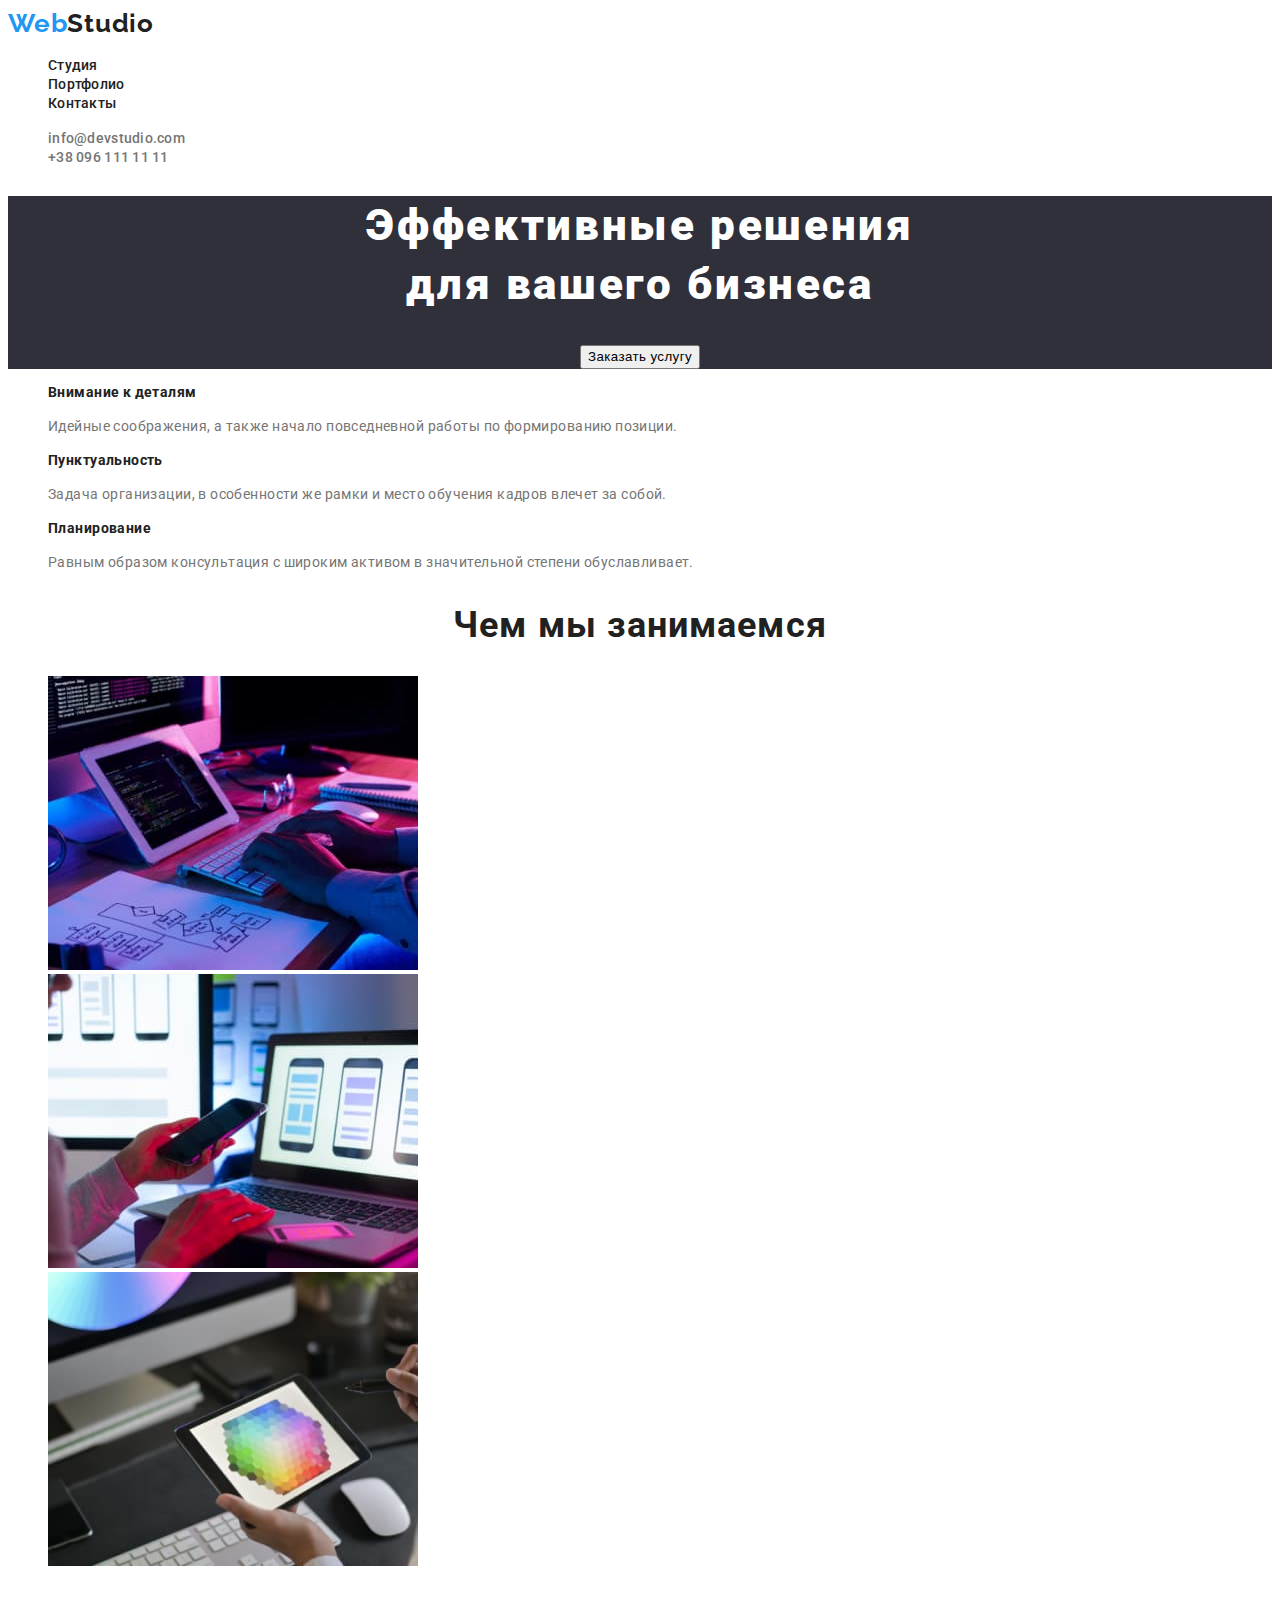
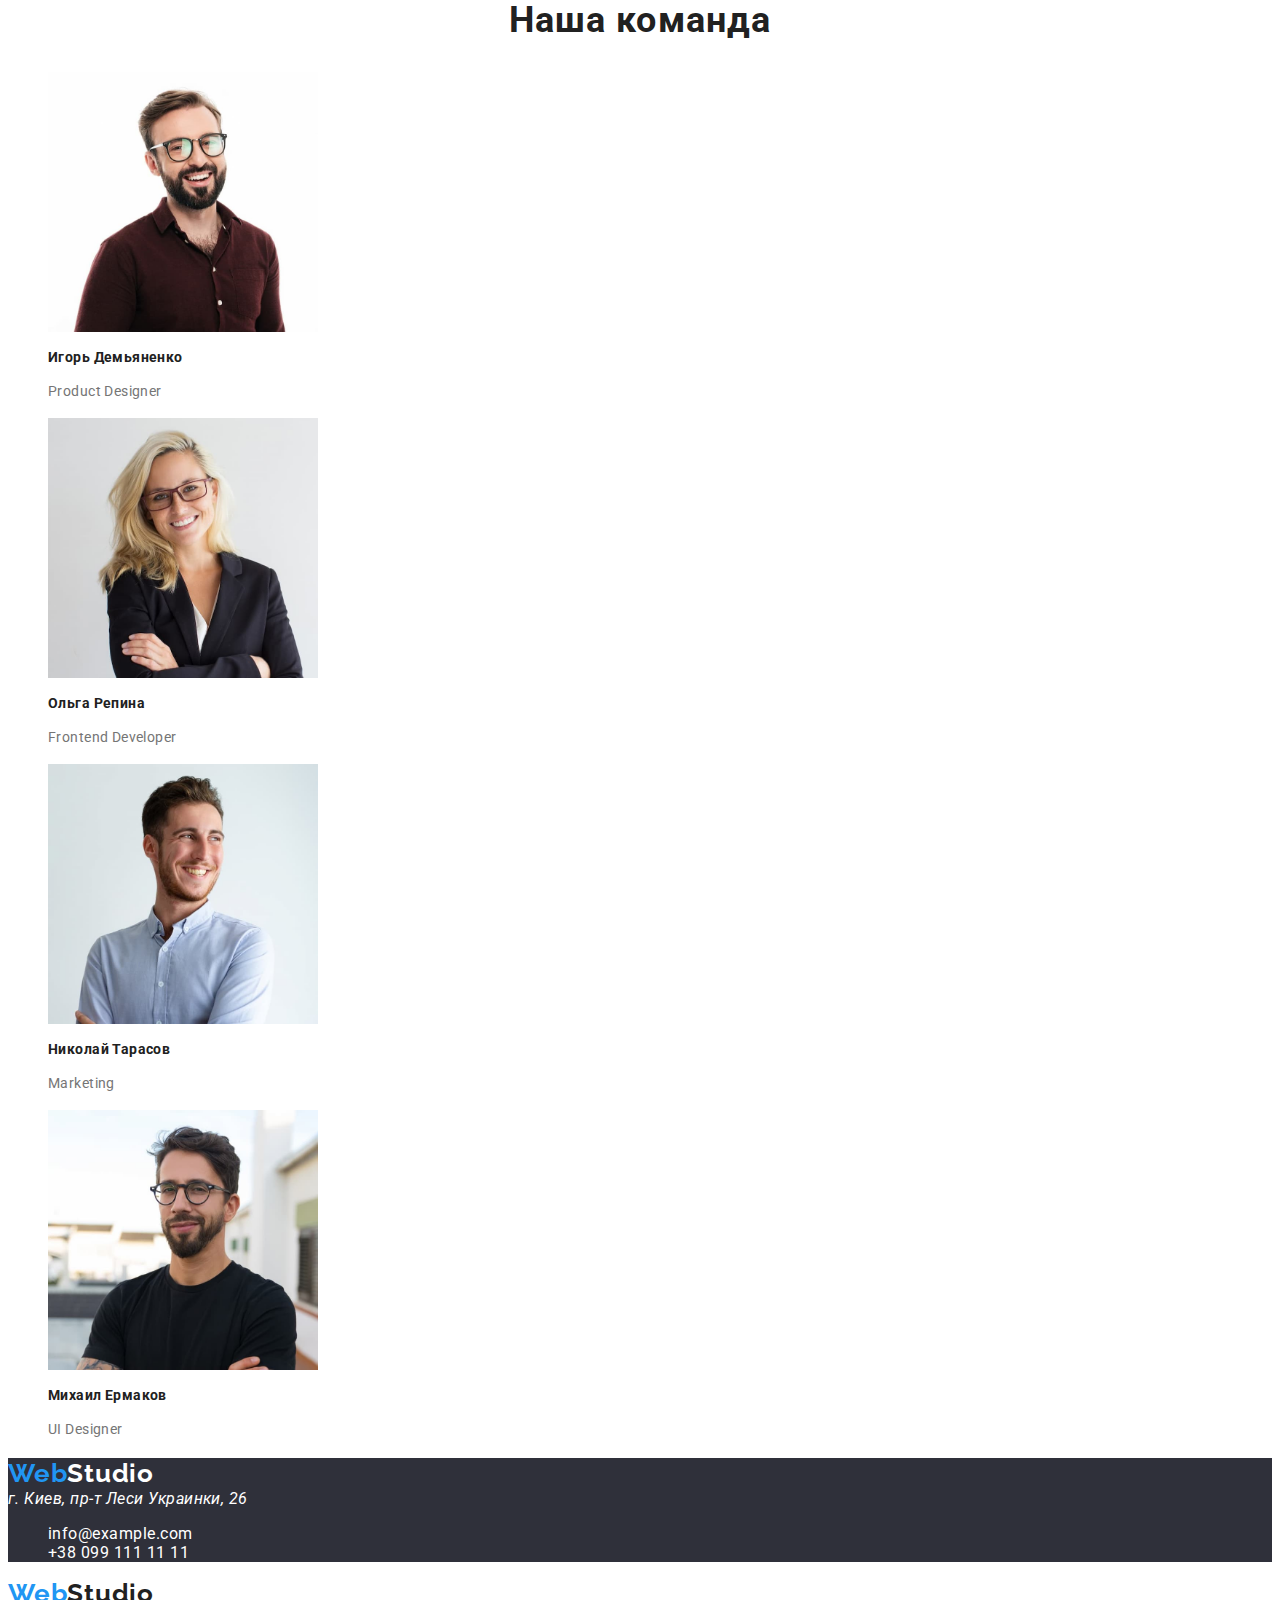
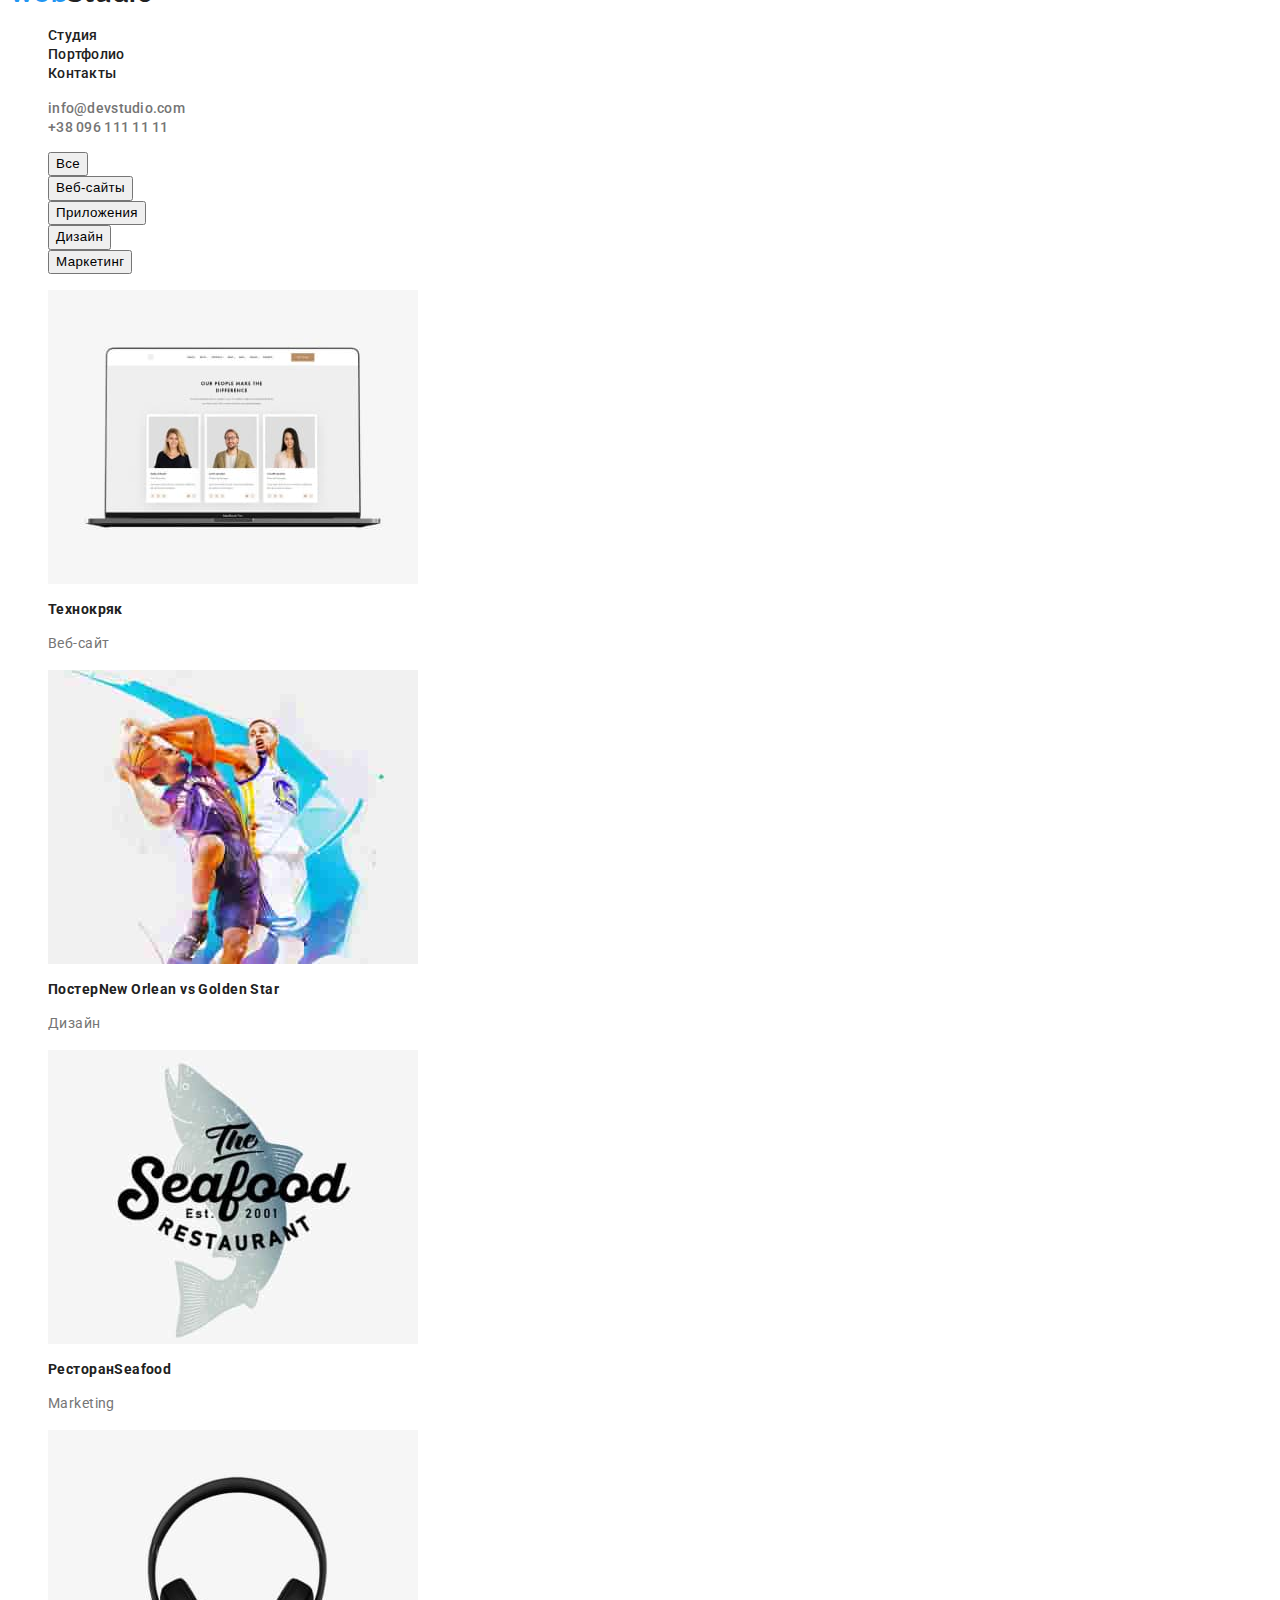
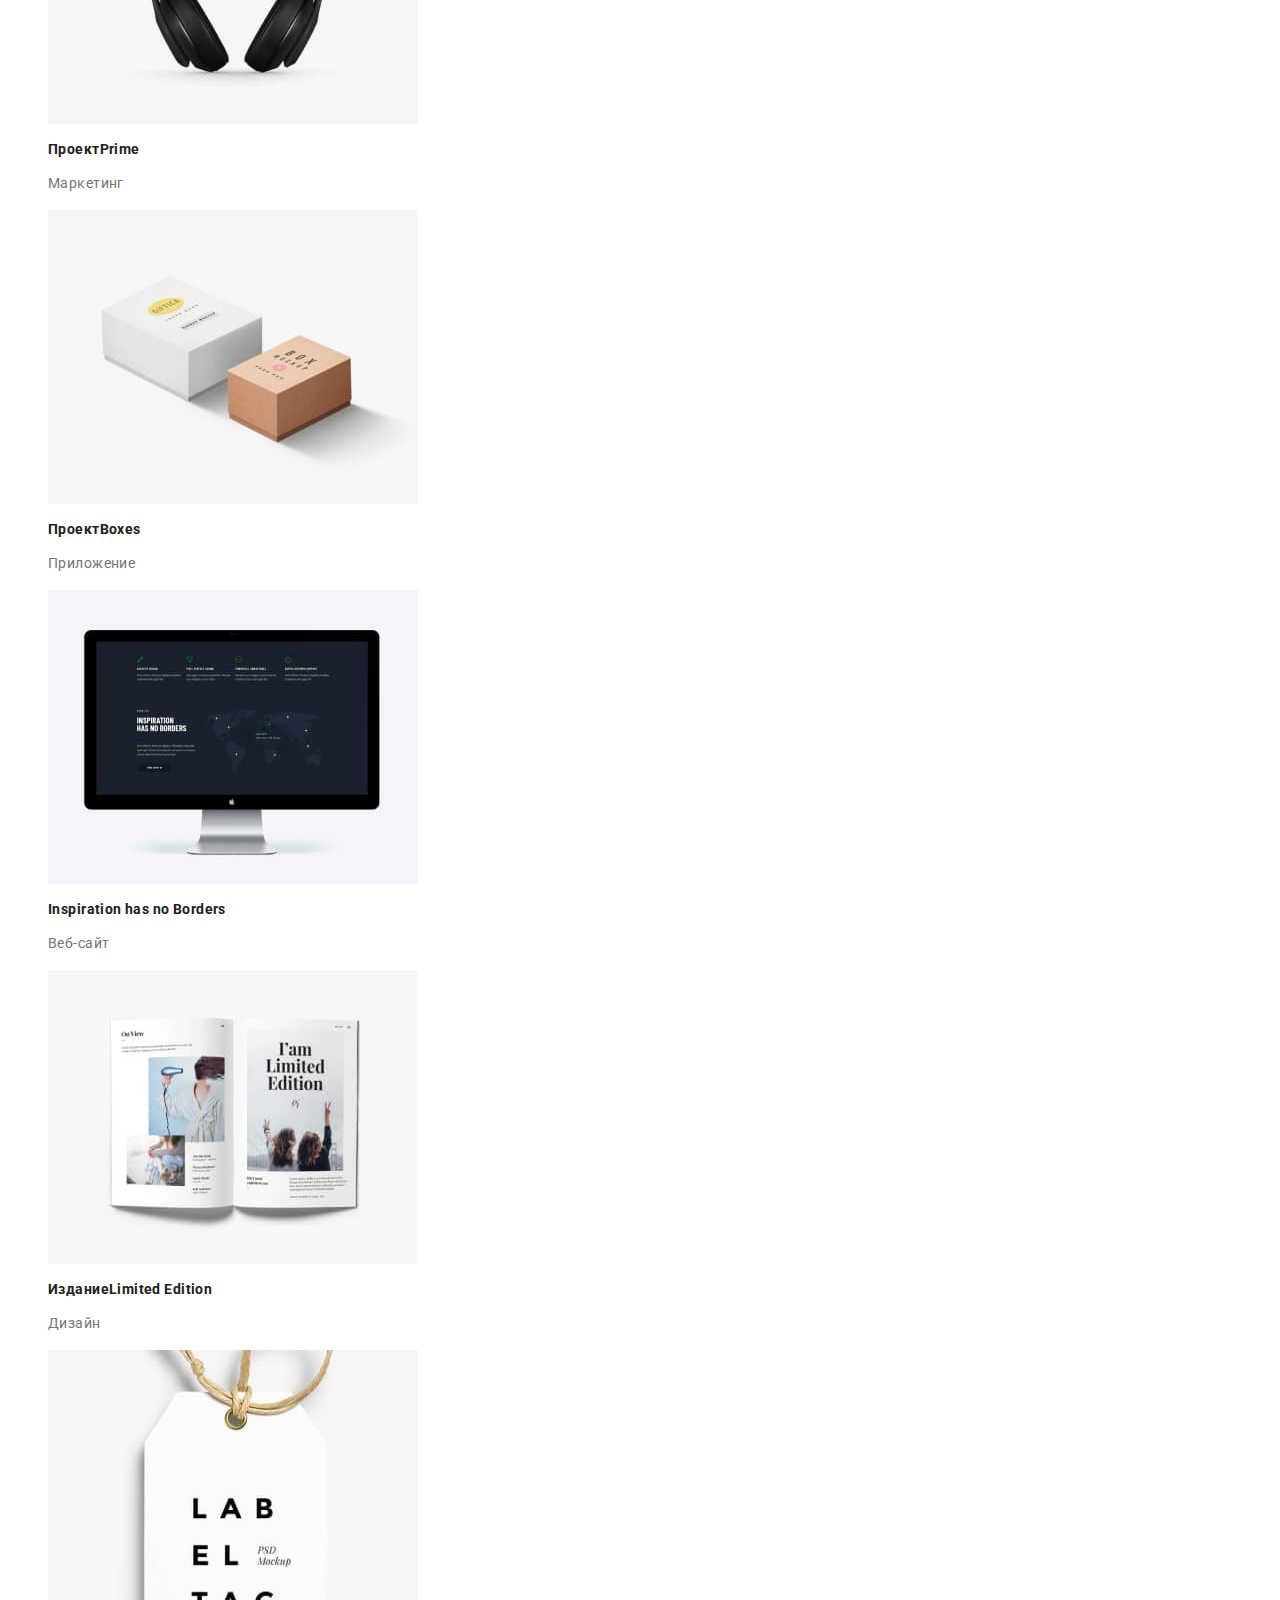
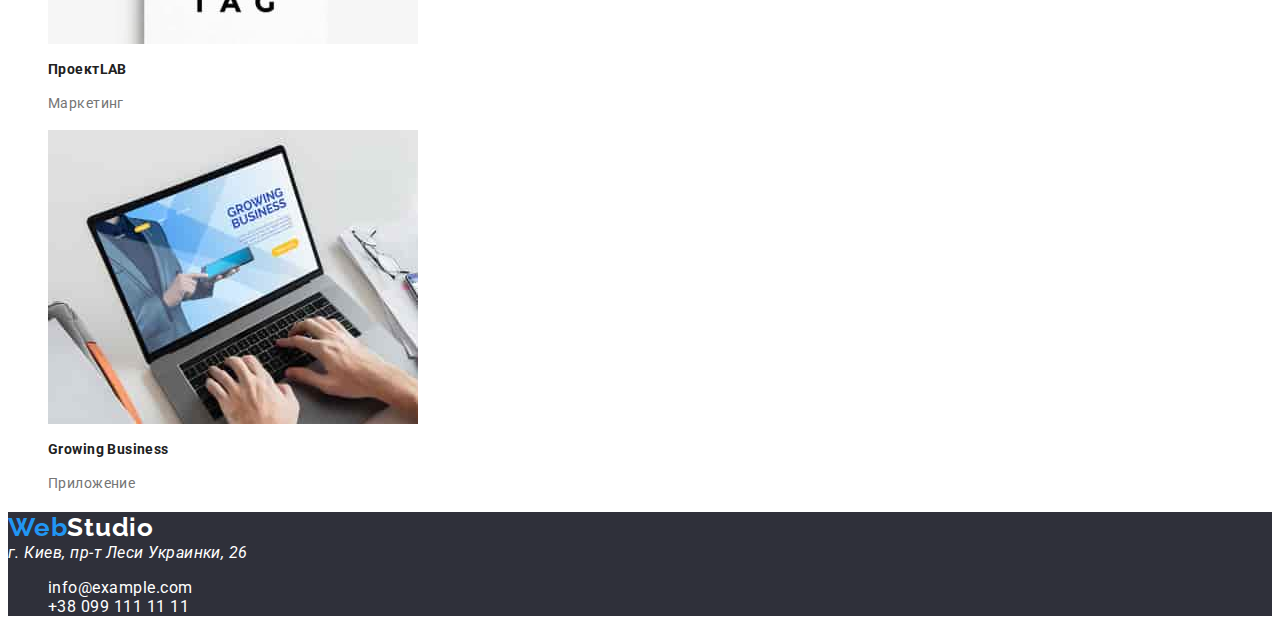
==== portfolio.html @ 1338c205 "Update portfolio.html" ====
<!DOCTYPE html>
<html lang="ru">
<head>
    <meta charset="UTF-8">
    <meta http-equiv="X-UA-Compatible" content="IE=edge">
    <meta name="viewport" content="width=device-width, initial-scale=1.0">
    <title>hw-1</title>
    <link rel="stylesheet" href="./css/style.css">
    <link rel="preconnect" href="https://fonts.googleapis.com">
    <link rel="preconnect" href="https://fonts.gstatic.com" crossorigin>
    <link href="https://fonts.googleapis.com/css2?family=Raleway:wght@700&family=Roboto:wght@400;500;700;900&display=swap" rel="stylesheet">    
</head>
<body>
    <!-- Header -->
    <header class="header-logo">
        <nav class="header-navigation">
            <a href="logo" class="link logo">
                <span class="logo-web">Web</span><span class="logo-studio">Studio</span> 
            </a>
            <ul class="header-list list">
                <li class="header-item">
                    <a class="header-link link" href="">Студия</a></li>
                <li class="header-item">
                    <a class="header-link link" href="">Портфолио</a></li>
                <li class="header-item">
                    <a class="header-link link" href="">Контакты</a></li>
            </ul>
        </nav>
            <ul class="contacts-list list">
                <li><a href="info@devstudio.com" class="link contact">info@devstudio.com</a></li>
                <li><a href="tel:+380961111111" class="link contact">+38 096 111 11 11</a></li>
            </ul>
    </header>
    <main>
        <!-- Hero -->
        <section class="hero">
                <h1 class="about-hero">Эффективные решения <br> для вашего бизнеса</h1>
                <button class="header-button btn" type="button">Заказать услугу</button>
        </section>
        <!-- About -->
        <section>
            <ul class="about-list list">
                <li>
                    <h3 class="descriptson-head">Внимание к деталям</h3>
                    <p>Идейные соображения, а также начало повседневной работы по формированию позиции.</p>
                </li>
                <li>
                    <h3>Пунктуальность</h3>
                    <p>Задача организации, в особенности же рамки и место обучения кадров влечет за собой.</p>
                </li>
                <li>
                    <h3>Планирование</h3>
                    <p>Равным образом консультация с широким активом в значительной степени обуславливает.</p>
                </li>
            </ul>
        </section>

        <!-- Work -->
        <section>
            <h2>Чем мы занимаемся</h2>
            <ul class="work-list list">
                <li class="work-item">
                    <img src="./images/sec-3/box-1.jpg" alt="Програмирование"
                    width="370"
                    height="294"/>
                </li>
                <li class="work-item">
                    <img src="./images/sec-3/box-2.jpg" alt="Синхронизация"
                    width="370"
                    height="294"/>
                </li>
                <li class="work-item">
                    <img src="./images/sec-3/box-3.jpg" alt="Дизайн"
                    width="370"
                    height="294"/>
                </li>
            </ul>
        </section>

        <!-- Team -->
        <section class="team">
            <h2>Наша команда</h2>
            <ul class="team-list list">
                <li class="team-item">
                    <img src="./images/sec-4/product-designer.jpg" alt="Игорь Демьяненко"
                    width="270"
                    height="260"/>
                    <h3>Игорь Демьяненко</h3>
                    <p lang="en">Product Designer</p>
                </li>
                <li class="team-item">
                    <img src="./images/sec-4/frontend-developer.jpg" alt="Ольга Репина"
                    width="270"
                    height="260"/>
                    <h3>Ольга Репина</h3>
                    <p lang="en">Frontend Developer</p>
                </li>
                <li class="team-item">
                    <img src="./images/sec-4/marketing.jpg" alt="Николай Тарасов"
                    width="270"
                    height="260"/>
                    <h3>Николай Тарасов</h3>
                    <p lang="en">Marketing</p>
                </li>
                <li class="team-item">
                    <img src="./images/sec-4/ui-designer.jpg" alt="Михаил Ермаков"
                    width="270"
                    height="260"/>
                    <h3>Михаил Ермаков</h3>
                    <p lang="en">UI Designer</p>
                </li>
            </ul>
        </section>
    </main>
    <!-- Footer -->
    <footer class="footer">
        <a href="logo" class="link logo">
            <span class="logo-web">Web</span><span class="logo-studio-footer">Studio</span> 
        </a>
        <address>
            г. Киев, пр-т Леси Украинки, 26
        </address>
            <ul class="contacts-list list">
                <li>
                    <a href="mailto:info@example.com" class="link footer">info@example.com</a>
                </li>
                <li>
                    <a href="tel:+380991111111" class="link footer">+38 099 111 11 11</a>
                </li>
            </ul>
    </footer>
    <!-- Next page -->
    <!-- Header -->
    <header class="header-logo">
        <nav class="header-navigation">
            <a href="logo" class="link logo">
                <span class="logo-web">Web</span><span class="logo-studio">Studio</span> 
            </a>
            <ul class="header-list list">
                <li class="header-item">
                    <a class="header-link link" href="">Студия</a></li>
                <li class="header-item">
                    <a class="header-link link" href="">Портфолио</a></li>
                <li class="header-item">
                    <a class="header-link link" href="">Контакты</a></li>
            </ul>
        </nav>
            <ul class="contacts-list list">
                <li><a href="info@devstudio.com" class="link contact">info@devstudio.com</a></li>
                <li><a href="tel:+380961111111" class="link contact">+38 096 111 11 11</a></li>
            </ul>
    </header>
    <main>
        <!-- Filter -->
        <section>
            <ul class="filter-button-list list">
                <li class="filter-button-item">
                    <button class="filter-button btn" type="button">Все</button>
                </li>
                <li class="filter-button-item">
                    <button class="filter-button btn" type="button">Веб-сайты</button>
                </li>
                <li class="filter-button-item">
                    <button class="filter-button btn" type="button">Приложения</button>
                </li>
                <li class="filter-button-item">
                    <button class="filter-button btn" type="button">Дизайн</button>
                </li>
                <li class="filter-button-item">
                    <button class="filter-button btn" type="button">Маркетинг</button>
                </li>
            </ul>
        </section>
        <!-- Project -->
        <section class="project">
            <ul class="project-list list">
                <li class="project-item">
                    <img src="./images/jobs/tehnokriak.jpg" alt="tehnokriak"
                    width="370"
                    height="294"/>
                    <h3>Технокряк</h3>
                    <p>Веб-сайт</p>
                </li>
                <li class="project-item">
                    <img src="./images/jobs/new-orlean-vs-golden-star.jpg" alt="new-orlean"
                    width="370"
                    height="294"/>
                    <h3>Постер<span lang="en">New Orlean vs Golden Star</span></h3>
                    <p>Дизайн</p>
                </li>
                <li class="project-item">
                    <img src="./images/jobs/seafood.jpg" alt="seafood"
                    width="370"
                    height="294"/>
                    <h3>Ресторан<span lang="en">Seafood</span></h3>
                    <p lang="en">Marketing</p>
                </li>
                <li class="project-item">
                    <img src="./images/jobs/prime.jpg" alt="prime"
                    width="370"
                    height="294"/>
                    <h3>Проект<span lang="en">Prime</span></h3>
                    <p>Маркетинг</p>
                </li>
                <li class="project-item">
                    <img src="./images/jobs/boxes.jpg" alt="boxes"
                    width="370"
                    height="294"/>
                    <h3>Проект<span lang="en">Boxes</span></h3>
                    <p>Приложение</p>
                </li>
                <li class="project-item">
                    <img src="./images/jobs/inspiration-has-no-borders.jpg" alt="inspiration"
                    width="370"
                    height="294"/>
                    <h3 lang="en">Inspiration has no Borders</h3>
                    <p>Веб-сайт</p>
                </li>
                <li class="project-item">
                    <img src="./images/jobs/limited-edition.jpg" alt="limited-edition"
                    width="370"
                    height="294"/>
                    <h3>Издание<span lang="en">Limited Edition</span></h3>
                    <p>Дизайн</p>
                </li>
                <li class="project-item">
                    <img src="./images/jobs/lab.jpg" alt="lab"
                    width="370"
                    height="294"/>
                    <h3>Проект<span lang="en">LAB</span></h3>
                    <p>Маркетинг</p>
                <li class="project-item">
                    <img src="./images/jobs/growing-business.jpg" alt="growing-business"
                    width="370"
                    height="294"/>
                    <h3 lang="en">Growing Business</h3>
                    <p>Приложение</p>
                </li>
            </ul>
        </section>
    </main>
    <!-- Footer -->
    <footer class="footer">
        <a href="logo" class="link logo">
            <span class="logo-web">Web</span><span class="logo-studio-footer">Studio</span> 
        </a>
        <address>
            г. Киев, пр-т Леси Украинки, 26
        </address>
            <ul class="contacts-list list">
                <li>
                    <a href="mailto:info@example.com" class="link footer">info@example.com</a>
                </li>
                <li>
                    <a href="tel:+380991111111" class="link footer">+38 099 111 11 11</a>
                </li>
            </ul>
    </footer>
</body>
</html>
---- css/style.css ----
:root{
    --main-title-color:#FFFFFF;
    --secondary-title-color:#212121;
    --main-text-color:#757575;
    --accent-color:#2196F3;
    --accent-hover-color:#188CE8;
}

/* logo */
.logo{
    font-family: 'Raleway', sans-serif;
    font-weight: 700;
    font-size: 26px;
    line-height: 1.2;
    letter-spacing: 0.03em;
}
.logo-web {
    color: var(--accent-color);
    
}
.logo-studio {
    color: var(--secondary-title-color);
}

body{
    font-family: 'Roboto', sans-serif;
    letter-spacing: 0.03em;
}

.list {
    list-style: none;
}
.link {
    text-decoration: none;
}
.link:hover,
.link:focus{
    background-color: var(--accent-hover-color);
    color: var(--main-title-color);
}
.btn{
    font-weight: 500;
    Font size: 16px;
    line-height: 1.39;
    Letter-spacing: 0.03em;
}
.btn:hover,
.btn:focus{
    background-color: var(--accent-hover-color);
    color: var(--main-title-color);
}
h2,
h3{
    color: var(--secondary-title-color);
    font-weight: 700;
}
h2{
    text-align: center;
    font-size: 36px;
    line-height: 1.16;
    Letter-spacing: 0.03em;
}
.header-link{
    color: var(--secondary-title-color);
    font-weight: 500;
    font-size: 14px;
    line-height: 1.14;
    Letter-spacing: 0.02em;
}
.contact{
    color: var(--main-text-color);
    font-weight: 500;
    font-size: 14px;
    line-height: 1.14;
    Letter-spacing: 0.02em;
}
/* hero */
.hero{
    background-color: #2F303A;
    text-align: center;
    }
.about-hero{
    color: var(--main-title-color);
    font-weight: 900;
    font-size: 44px;
    line-height: 1.36;
    letter-spacing: 0.06em;
}


/* About list */
p{
    color: var(--main-text-color);
    font-size: 14px;
    line-height: 1.71;
    Letter-spacing: 0.03em;
}
h3{
    font-weight: 700;
    font-size: 14px;
    line-height: 1.14;
    letter-spacing: 0.03em; 
}


/* Footer */
.footer{
    background-color: #2F303A;
    color: var(--main-title-color);
}
.logo-studio-footer{
    color: var(--main-title-color);
    font-family: 'Raleway', sans-serif;
    font-weight: 700;
    font-size: 26px;
    line-height: 1.2;
    letter-spacing: 0.03em;
}
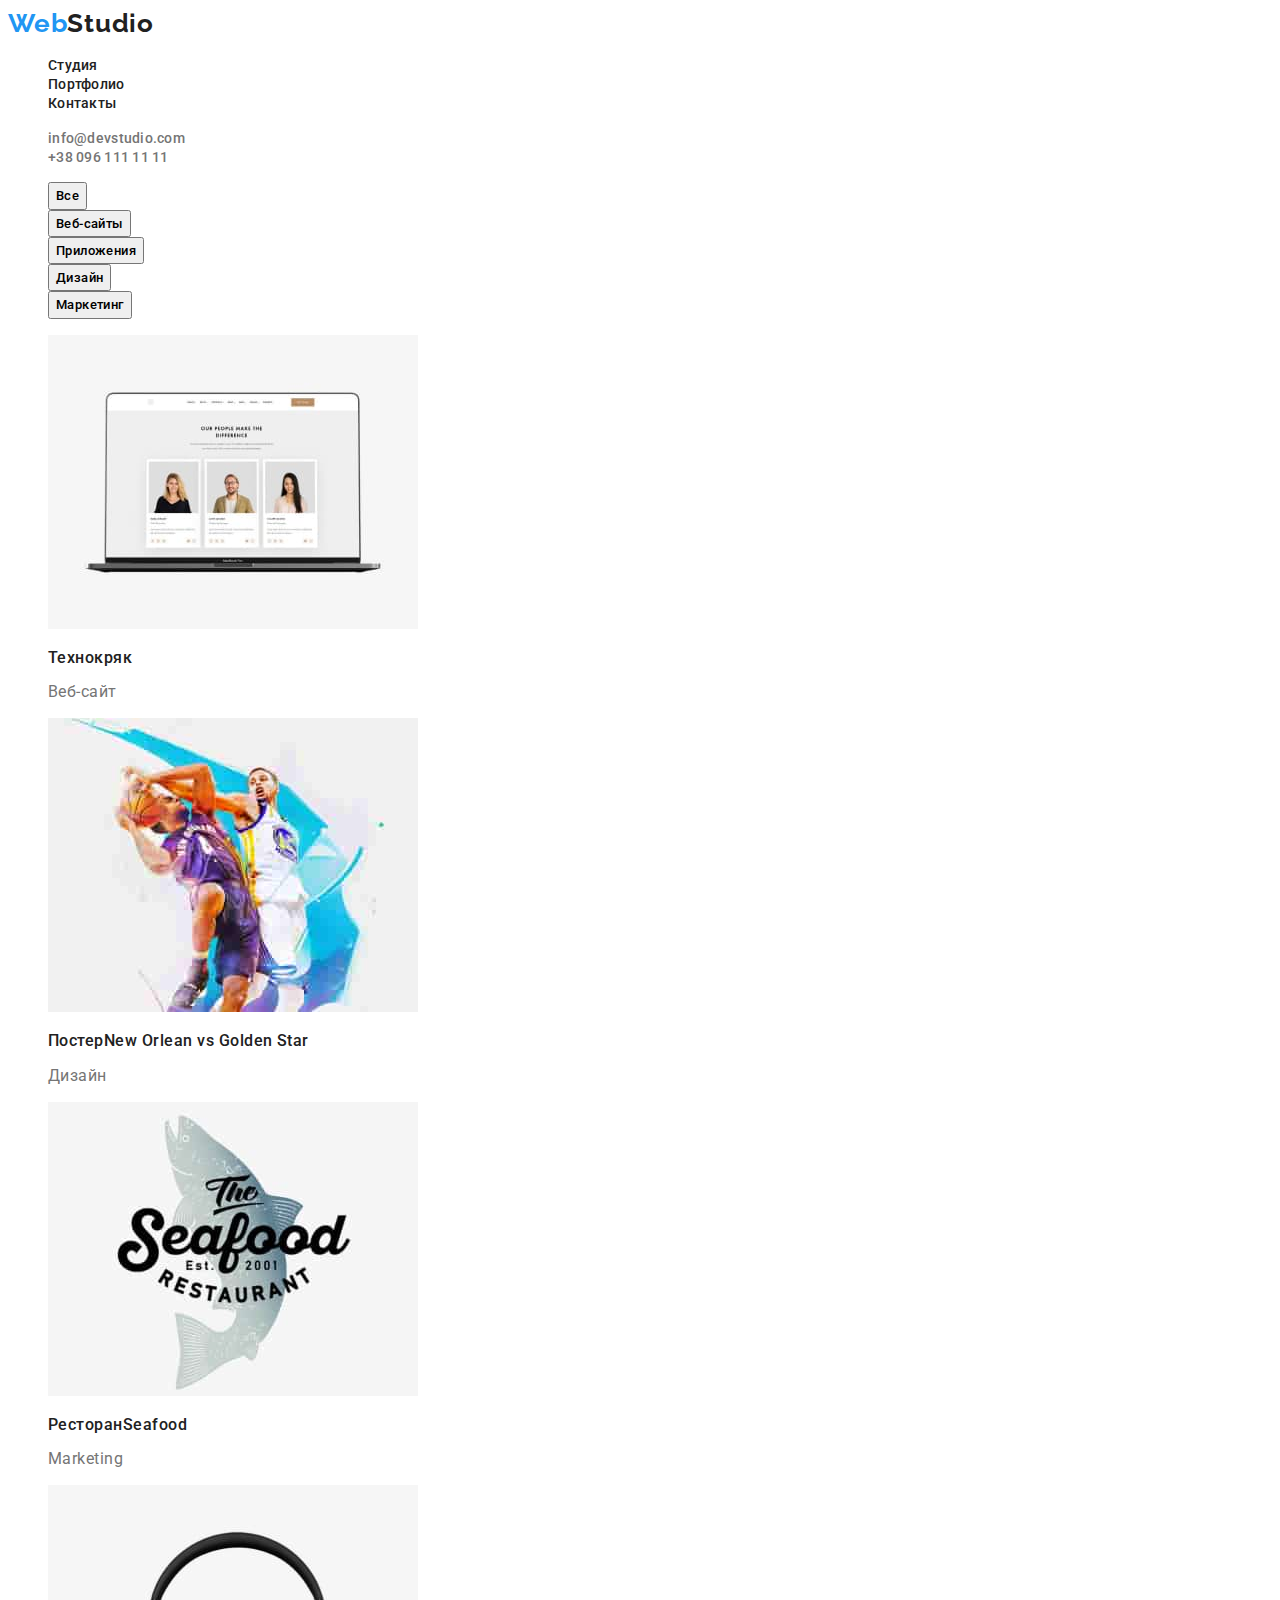
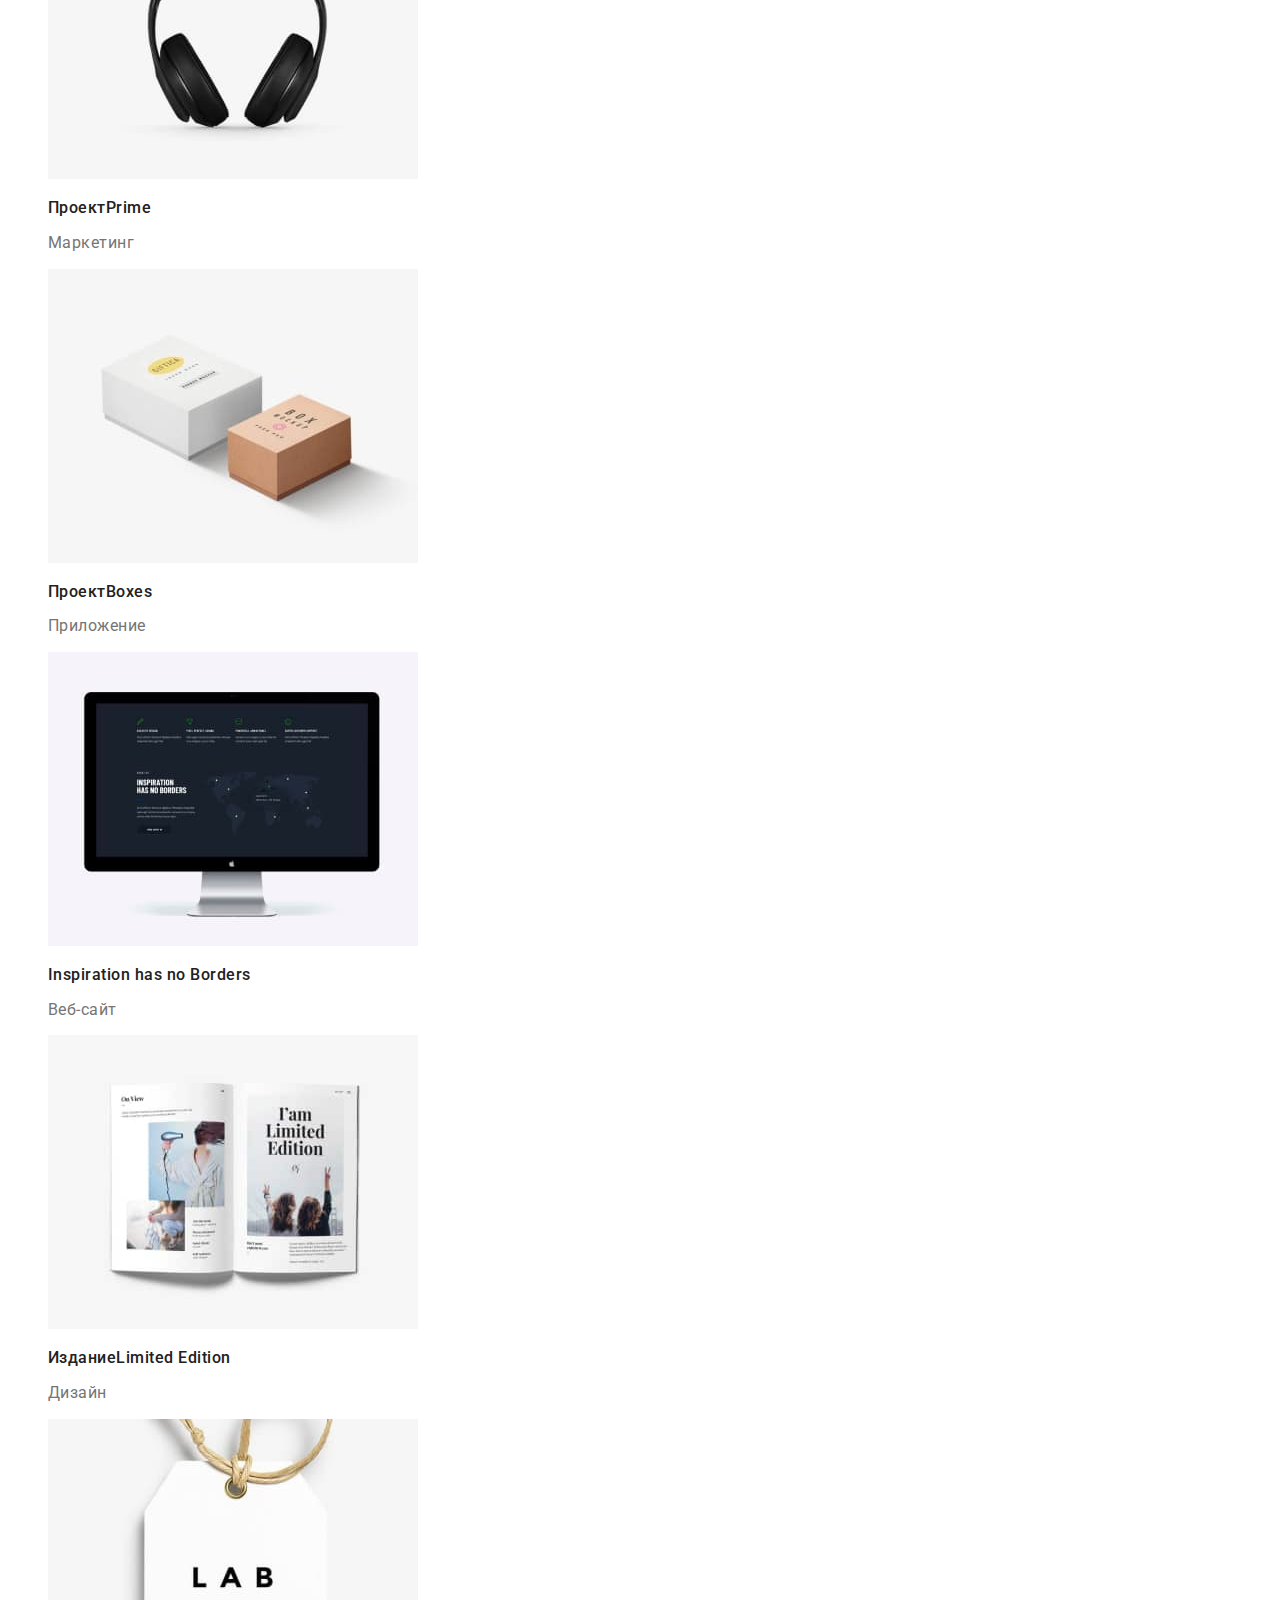
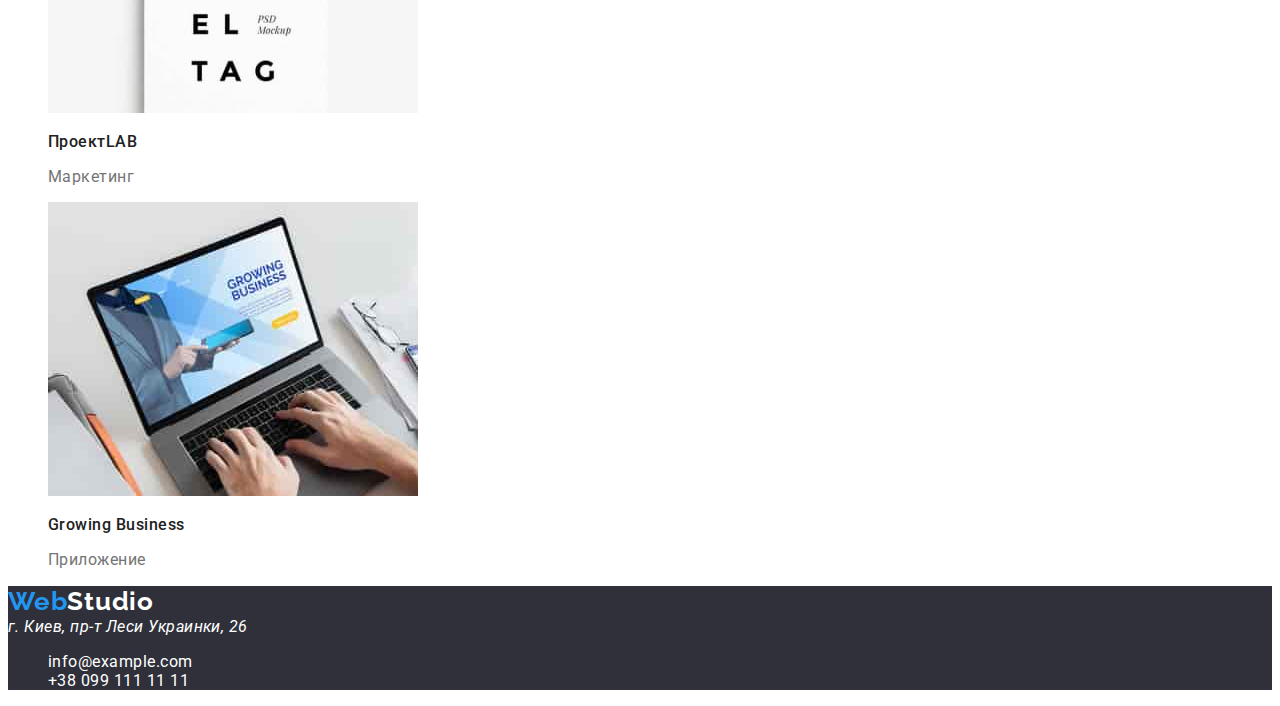
==== commit 8f61c6a8: "dz2" ====
--- a/portfolio.html
+++ b/portfolio.html
@@ -10,130 +10,11 @@
     <link rel="preconnect" href="https://fonts.gstatic.com" crossorigin>
     <link href="https://fonts.googleapis.com/css2?family=Raleway:wght@700&family=Roboto:wght@400;500;700;900&display=swap" rel="stylesheet">    
 </head>
-<body>
+<!-- Next page -->
     <!-- Header -->
     <header class="header-logo">
         <nav class="header-navigation">
-            <a href="logo" class="link logo">
-                <span class="logo-web">Web</span><span class="logo-studio">Studio</span> 
-            </a>
-            <ul class="header-list list">
-                <li class="header-item">
-                    <a class="header-link link" href="">Студия</a></li>
-                <li class="header-item">
-                    <a class="header-link link" href="">Портфолио</a></li>
-                <li class="header-item">
-                    <a class="header-link link" href="">Контакты</a></li>
-            </ul>
-        </nav>
-            <ul class="contacts-list list">
-                <li><a href="info@devstudio.com" class="link contact">info@devstudio.com</a></li>
-                <li><a href="tel:+380961111111" class="link contact">+38 096 111 11 11</a></li>
-            </ul>
-    </header>
-    <main>
-        <!-- Hero -->
-        <section class="hero">
-                <h1 class="about-hero">Эффективные решения <br> для вашего бизнеса</h1>
-                <button class="header-button btn" type="button">Заказать услугу</button>
-        </section>
-        <!-- About -->
-        <section>
-            <ul class="about-list list">
-                <li>
-                    <h3 class="descriptson-head">Внимание к деталям</h3>
-                    <p>Идейные соображения, а также начало повседневной работы по формированию позиции.</p>
-                </li>
-                <li>
-                    <h3>Пунктуальность</h3>
-                    <p>Задача организации, в особенности же рамки и место обучения кадров влечет за собой.</p>
-                </li>
-                <li>
-                    <h3>Планирование</h3>
-                    <p>Равным образом консультация с широким активом в значительной степени обуславливает.</p>
-                </li>
-            </ul>
-        </section>
-
-        <!-- Work -->
-        <section>
-            <h2>Чем мы занимаемся</h2>
-            <ul class="work-list list">
-                <li class="work-item">
-                    <img src="./images/sec-3/box-1.jpg" alt="Програмирование"
-                    width="370"
-                    height="294"/>
-                </li>
-                <li class="work-item">
-                    <img src="./images/sec-3/box-2.jpg" alt="Синхронизация"
-                    width="370"
-                    height="294"/>
-                </li>
-                <li class="work-item">
-                    <img src="./images/sec-3/box-3.jpg" alt="Дизайн"
-                    width="370"
-                    height="294"/>
-                </li>
-            </ul>
-        </section>
-
-        <!-- Team -->
-        <section class="team">
-            <h2>Наша команда</h2>
-            <ul class="team-list list">
-                <li class="team-item">
-                    <img src="./images/sec-4/product-designer.jpg" alt="Игорь Демьяненко"
-                    width="270"
-                    height="260"/>
-                    <h3>Игорь Демьяненко</h3>
-                    <p lang="en">Product Designer</p>
-                </li>
-                <li class="team-item">
-                    <img src="./images/sec-4/frontend-developer.jpg" alt="Ольга Репина"
-                    width="270"
-                    height="260"/>
-                    <h3>Ольга Репина</h3>
-                    <p lang="en">Frontend Developer</p>
-                </li>
-                <li class="team-item">
-                    <img src="./images/sec-4/marketing.jpg" alt="Николай Тарасов"
-                    width="270"
-                    height="260"/>
-                    <h3>Николай Тарасов</h3>
-                    <p lang="en">Marketing</p>
-                </li>
-                <li class="team-item">
-                    <img src="./images/sec-4/ui-designer.jpg" alt="Михаил Ермаков"
-                    width="270"
-                    height="260"/>
-                    <h3>Михаил Ермаков</h3>
-                    <p lang="en">UI Designer</p>
-                </li>
-            </ul>
-        </section>
-    </main>
-    <!-- Footer -->
-    <footer class="footer">
-        <a href="logo" class="link logo">
-            <span class="logo-web">Web</span><span class="logo-studio-footer">Studio</span> 
-        </a>
-        <address>
-            г. Киев, пр-т Леси Украинки, 26
-        </address>
-            <ul class="contacts-list list">
-                <li>
-                    <a href="mailto:info@example.com" class="link footer">info@example.com</a>
-                </li>
-                <li>
-                    <a href="tel:+380991111111" class="link footer">+38 099 111 11 11</a>
-                </li>
-            </ul>
-    </footer>
-    <!-- Next page -->
-    <!-- Header -->
-    <header class="header-logo">
-        <nav class="header-navigation">
-            <a href="logo" class="link logo">
+            <a href="./index.html" class="link logo">
                 <span class="logo-web">Web</span><span class="logo-studio">Studio</span> 
             </a>
             <ul class="header-list list">
@@ -171,65 +52,65 @@
                 </li>
             </ul>
         </section>
-        <!-- Project -->
-        <section class="project">
-            <ul class="project-list list">
-                <li class="project-item">
+        <!-- Portfolio -->
+        <section class="portfolio">
+            <ul class="portfolio-list list">
+                <li class="portfolio-item">
                     <img src="./images/jobs/tehnokriak.jpg" alt="tehnokriak"
                     width="370"
                     height="294"/>
                     <h3>Технокряк</h3>
                     <p>Веб-сайт</p>
                 </li>
-                <li class="project-item">
+                <li class="portfolio-item">
                     <img src="./images/jobs/new-orlean-vs-golden-star.jpg" alt="new-orlean"
                     width="370"
                     height="294"/>
                     <h3>Постер<span lang="en">New Orlean vs Golden Star</span></h3>
                     <p>Дизайн</p>
                 </li>
-                <li class="project-item">
+                <li class="portfolio-item">
                     <img src="./images/jobs/seafood.jpg" alt="seafood"
                     width="370"
                     height="294"/>
                     <h3>Ресторан<span lang="en">Seafood</span></h3>
                     <p lang="en">Marketing</p>
                 </li>
-                <li class="project-item">
+                <li class="portfolio-item">
                     <img src="./images/jobs/prime.jpg" alt="prime"
                     width="370"
                     height="294"/>
                     <h3>Проект<span lang="en">Prime</span></h3>
                     <p>Маркетинг</p>
                 </li>
-                <li class="project-item">
+                <li class="portfolio-item">
                     <img src="./images/jobs/boxes.jpg" alt="boxes"
                     width="370"
                     height="294"/>
                     <h3>Проект<span lang="en">Boxes</span></h3>
                     <p>Приложение</p>
                 </li>
-                <li class="project-item">
+                <li class="portfolio-item">
                     <img src="./images/jobs/inspiration-has-no-borders.jpg" alt="inspiration"
                     width="370"
                     height="294"/>
                     <h3 lang="en">Inspiration has no Borders</h3>
                     <p>Веб-сайт</p>
                 </li>
-                <li class="project-item">
+                <li class="portfolio-item">
                     <img src="./images/jobs/limited-edition.jpg" alt="limited-edition"
                     width="370"
                     height="294"/>
                     <h3>Издание<span lang="en">Limited Edition</span></h3>
                     <p>Дизайн</p>
                 </li>
-                <li class="project-item">
+                <li class="portfolio-item">
                     <img src="./images/jobs/lab.jpg" alt="lab"
                     width="370"
                     height="294"/>
                     <h3>Проект<span lang="en">LAB</span></h3>
                     <p>Маркетинг</p>
-                <li class="project-item">
+                <li class="portfolio-item">
                     <img src="./images/jobs/growing-business.jpg" alt="growing-business"
                     width="370"
                     height="294"/>
--- a/css/style.css
+++ b/css/style.css
@@ -9,6 +9,7 @@
 /* logo */
 .logo{
     font-family: 'Raleway', sans-serif;
+    font-style: normal;
     font-weight: 700;
     font-size: 26px;
     line-height: 1.2;
@@ -35,13 +36,13 @@
 }
 .link:hover,
 .link:focus{
-    background-color: var(--accent-hover-color);
-    color: var(--main-title-color);
+    color: var(--accent-hover-color);
 }
-.btn{
-    font-weight: 500;
-    Font size: 16px;
-    line-height: 1.39;
+.header-button{
+    font-family: 'Roboto', sans-serif;
+    font-weight: 700;
+    font size: 16px;
+    line-height: 1.88;
     Letter-spacing: 0.03em;
 }
 .btn:hover,
@@ -49,12 +50,9 @@
     background-color: var(--accent-hover-color);
     color: var(--main-title-color);
 }
-h2,
-h3{
+h2{
     color: var(--secondary-title-color);
     font-weight: 700;
-}
-h2{
     text-align: center;
     font-size: 36px;
     line-height: 1.16;
@@ -85,20 +83,22 @@
     font-size: 44px;
     line-height: 1.36;
     letter-spacing: 0.06em;
+    text-transform: uppercase;
 }
 
 
 /* About list */
 p{
     color: var(--main-text-color);
-    font-size: 14px;
-    line-height: 1.71;
+    font-size: 16px;
+    line-height: 1.17;
     Letter-spacing: 0.03em;
 }
 h3{
-    font-weight: 700;
-    font-size: 14px;
-    line-height: 1.14;
+    color: var(--secondary-title-color);
+    font-weight: 500;
+    font-size: 16px;
+    line-height: 1.17;
     letter-spacing: 0.03em; 
 }
 
@@ -115,4 +115,11 @@
     font-size: 26px;
     line-height: 1.2;
     letter-spacing: 0.03em;
+}
+.filter-button{
+    font-family: inherit;
+    font-weight: 500;
+    font size: 16px;
+    line-height: 1.6;
+    Letter-spacing: 0.03em;
 }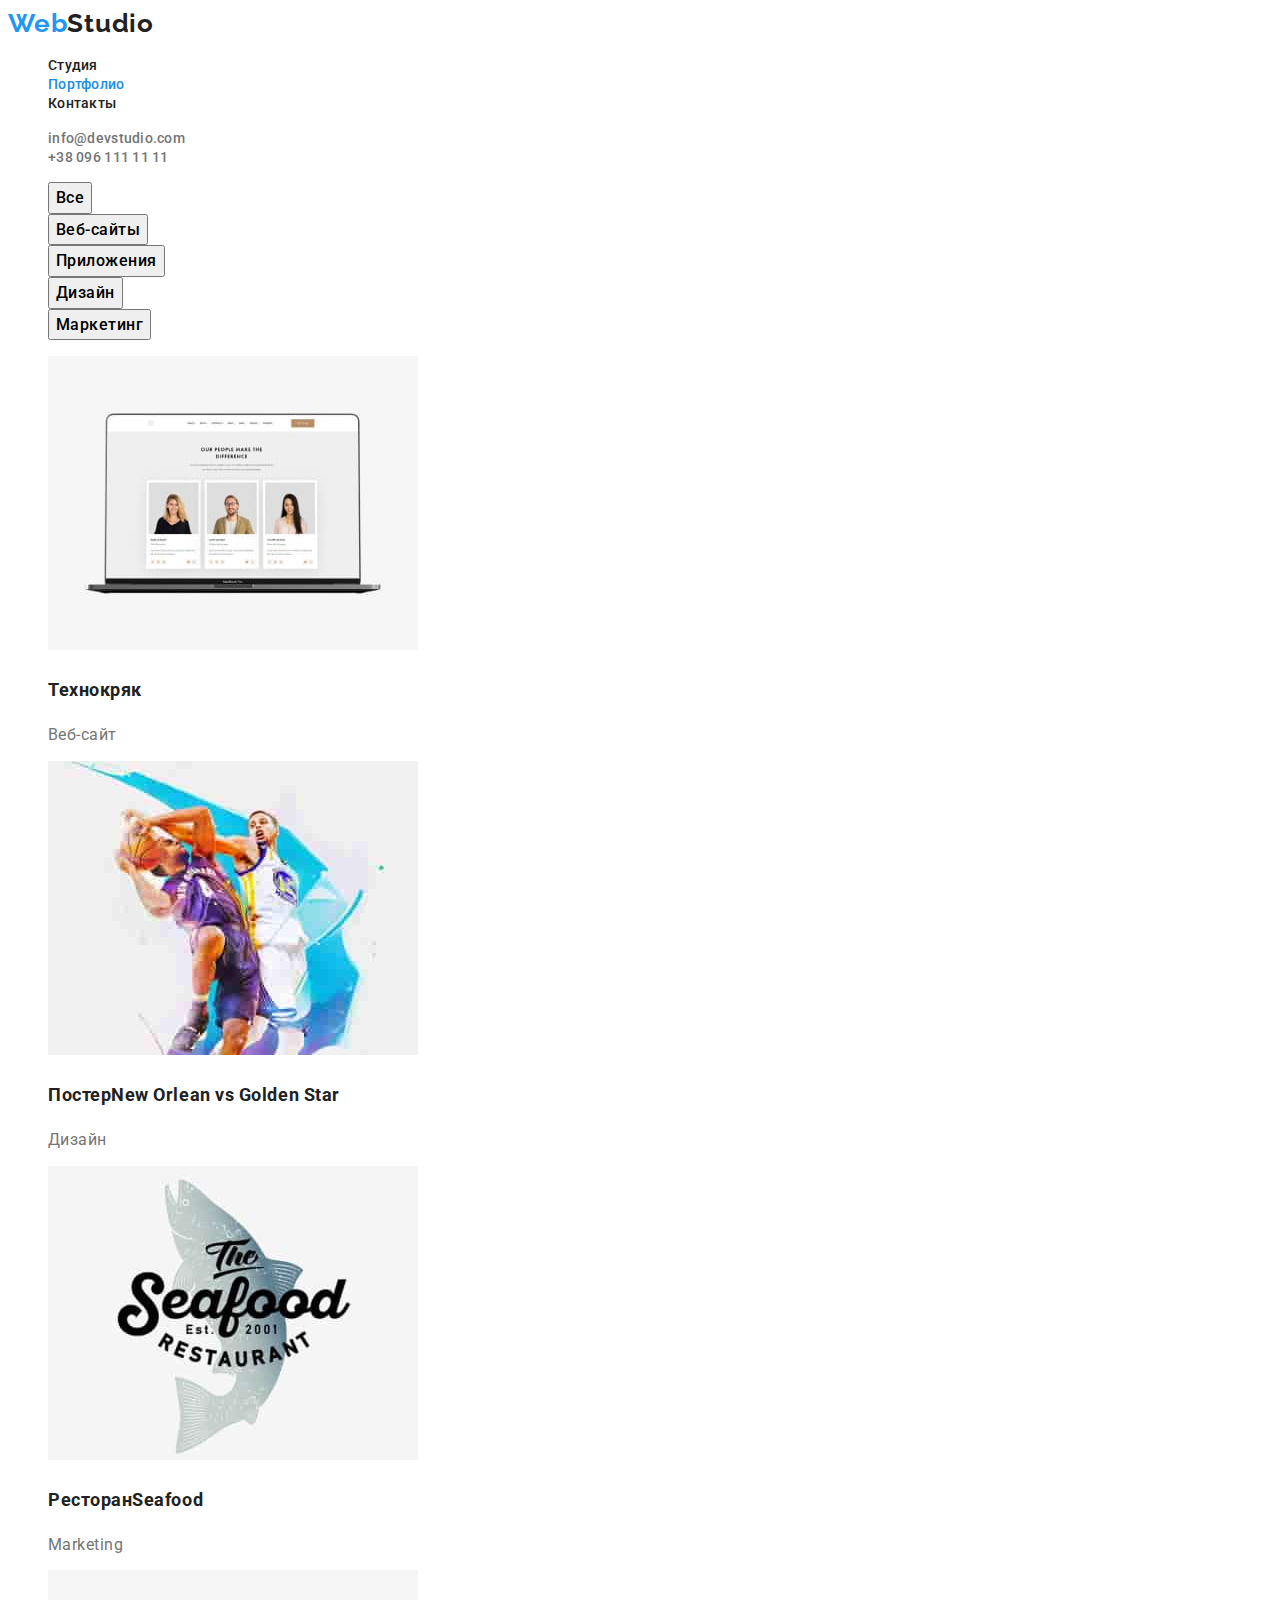
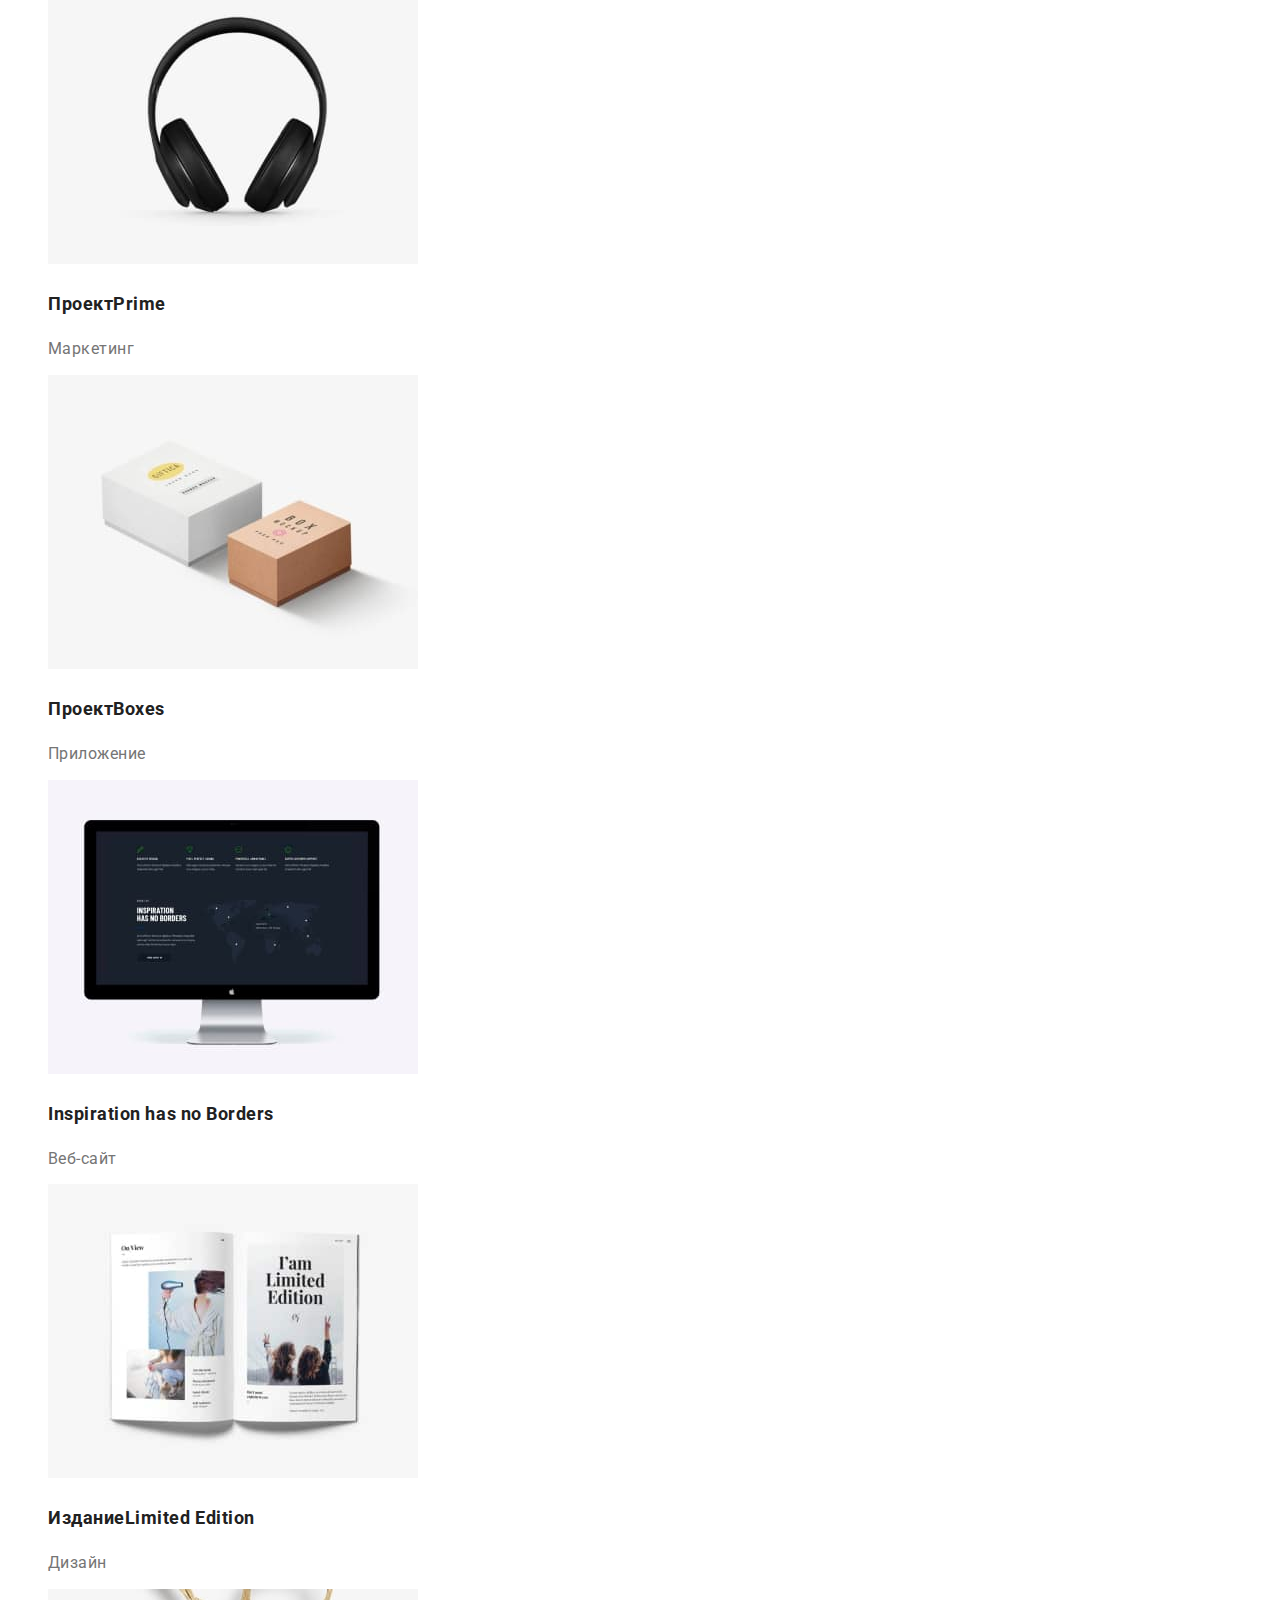
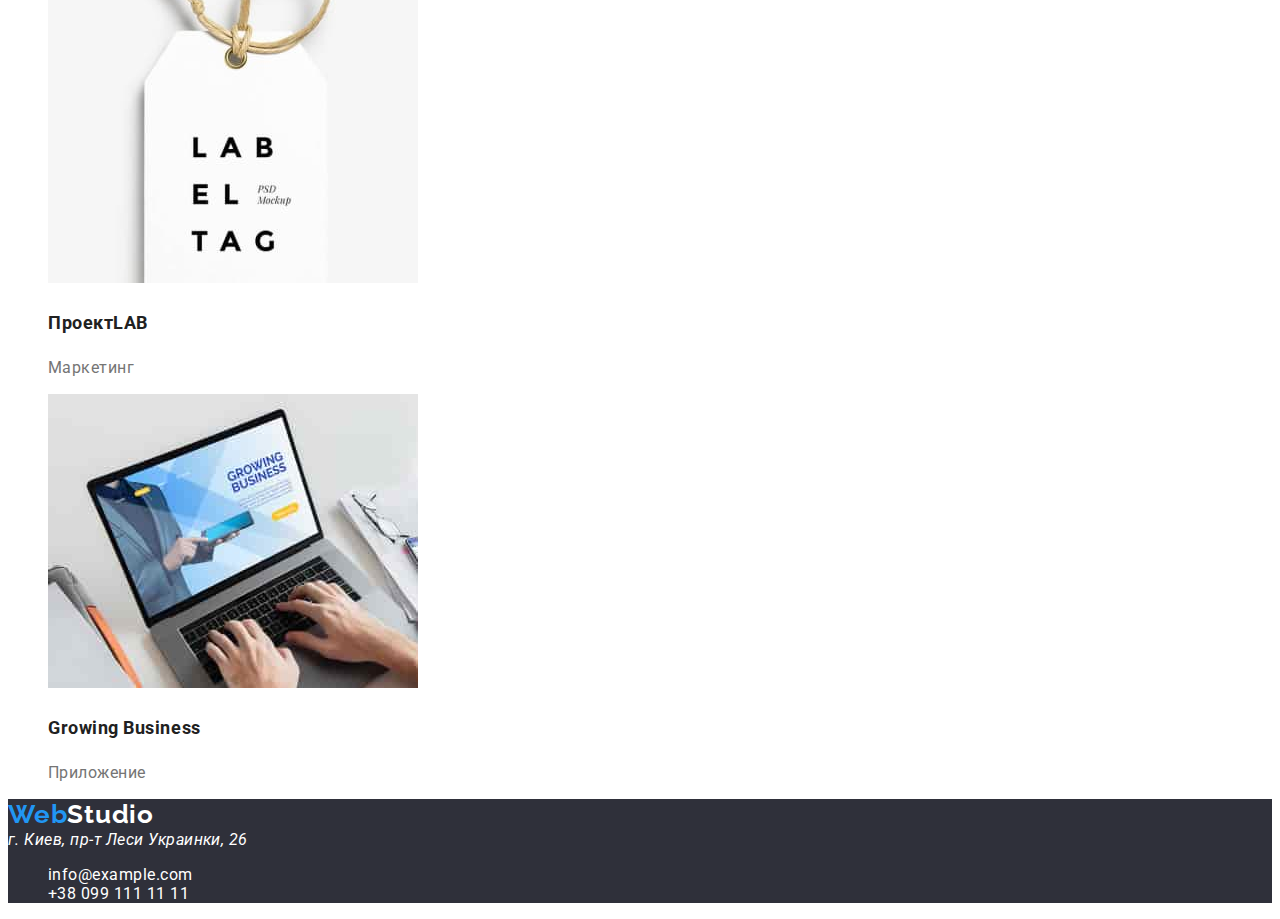
==== commit d119e185: "hw2" ====
--- a/portfolio.html
+++ b/portfolio.html
@@ -19,9 +19,9 @@
             </a>
             <ul class="header-list list">
                 <li class="header-item">
-                    <a class="header-link link" href="">Студия</a></li>
+                    <a class="header-link link" href="./index.html">Студия</a></li>
                 <li class="header-item">
-                    <a class="header-link link" href="">Портфолио</a></li>
+                    <a class="header-light link" href="">Портфолио</a></li>
                 <li class="header-item">
                     <a class="header-link link" href="">Контакты</a></li>
             </ul>
@@ -59,63 +59,63 @@
                     <img src="./images/jobs/tehnokriak.jpg" alt="tehnokriak"
                     width="370"
                     height="294"/>
-                    <h3>Технокряк</h3>
-                    <p>Веб-сайт</p>
+                    <h3 class="portfolio-head">Технокряк</h3>
+                    <p class="team-porfolio">Веб-сайт</p>
                 </li>
                 <li class="portfolio-item">
                     <img src="./images/jobs/new-orlean-vs-golden-star.jpg" alt="new-orlean"
                     width="370"
                     height="294"/>
-                    <h3>Постер<span lang="en">New Orlean vs Golden Star</span></h3>
-                    <p>Дизайн</p>
+                    <h3 class="portfolio-head">Постер<span lang="en">New Orlean vs Golden Star</span></h3>
+                    <p class="team-porfolio">Дизайн</p>
                 </li>
                 <li class="portfolio-item">
                     <img src="./images/jobs/seafood.jpg" alt="seafood"
                     width="370"
                     height="294"/>
-                    <h3>Ресторан<span lang="en">Seafood</span></h3>
-                    <p lang="en">Marketing</p>
+                    <h3 class="portfolio-head">Ресторан<span lang="en">Seafood</span></h3>
+                    <p class="team-porfolio" lang="en">Marketing</p>
                 </li>
                 <li class="portfolio-item">
                     <img src="./images/jobs/prime.jpg" alt="prime"
                     width="370"
                     height="294"/>
-                    <h3>Проект<span lang="en">Prime</span></h3>
-                    <p>Маркетинг</p>
+                    <h3 class="portfolio-head">Проект<span lang="en">Prime</span></h3>
+                    <p class="team-porfolio">Маркетинг</p>
                 </li>
                 <li class="portfolio-item">
                     <img src="./images/jobs/boxes.jpg" alt="boxes"
                     width="370"
                     height="294"/>
-                    <h3>Проект<span lang="en">Boxes</span></h3>
-                    <p>Приложение</p>
+                    <h3 class="portfolio-head">Проект<span lang="en">Boxes</span></h3>
+                    <p class="team-porfolio">Приложение</p>
                 </li>
                 <li class="portfolio-item">
                     <img src="./images/jobs/inspiration-has-no-borders.jpg" alt="inspiration"
                     width="370"
                     height="294"/>
-                    <h3 lang="en">Inspiration has no Borders</h3>
-                    <p>Веб-сайт</p>
+                    <h3 class="portfolio-head" lang="en">Inspiration has no Borders</h3>
+                    <p class="team-porfolio">Веб-сайт</p>
                 </li>
                 <li class="portfolio-item">
                     <img src="./images/jobs/limited-edition.jpg" alt="limited-edition"
                     width="370"
                     height="294"/>
-                    <h3>Издание<span lang="en">Limited Edition</span></h3>
-                    <p>Дизайн</p>
+                    <h3 class="portfolio-head">Издание<span lang="en">Limited Edition</span></h3>
+                    <p class="team-porfolio">Дизайн</p>
                 </li>
                 <li class="portfolio-item">
                     <img src="./images/jobs/lab.jpg" alt="lab"
                     width="370"
                     height="294"/>
-                    <h3>Проект<span lang="en">LAB</span></h3>
-                    <p>Маркетинг</p>
+                    <h3 class="portfolio-head">Проект<span lang="en">LAB</span></h3>
+                    <p class="team-porfolio">Маркетинг</p>
                 <li class="portfolio-item">
                     <img src="./images/jobs/growing-business.jpg" alt="growing-business"
                     width="370"
                     height="294"/>
-                    <h3 lang="en">Growing Business</h3>
-                    <p>Приложение</p>
+                    <h3 class="portfolio-head" lang="en">Growing Business</h3>
+                    <p class="team-porfolio">Приложение</p>
                 </li>
             </ul>
         </section>
--- a/css/style.css
+++ b/css/style.css
@@ -41,7 +41,7 @@
 .header-button{
     font-family: 'Roboto', sans-serif;
     font-weight: 700;
-    font size: 16px;
+    font-size: 16px;
     line-height: 1.88;
     Letter-spacing: 0.03em;
 }
@@ -60,6 +60,13 @@
 }
 .header-link{
     color: var(--secondary-title-color);
+    font-weight: 500;
+    font-size: 14px;
+    line-height: 1.14;
+    Letter-spacing: 0.02em;
+}
+.header-light{
+    color: var(--accent-hover-color);
     font-weight: 500;
     font-size: 14px;
     line-height: 1.14;
@@ -88,21 +95,29 @@
 
 
 /* About list */
-p{
+h3{
+    color: var(--secondary-title-color);
+    font-weight: 700;
+    letter-spacing: 0.03em; 
+    
+}
+.about-head{
+    text-transform: uppercase;
+    font-size: 14px;
+    line-height: 1.1;
+}
+.about-text{
     color: var(--main-text-color);
     font-size: 16px;
     line-height: 1.17;
     Letter-spacing: 0.03em;
 }
-h3{
-    color: var(--secondary-title-color);
-    font-weight: 500;
+.team-porfolio{
+    color: var(--main-text-color);
     font-size: 16px;
     line-height: 1.17;
-    letter-spacing: 0.03em; 
+    Letter-spacing: 0.03em;
 }
-
-
 /* Footer */
 .footer{
     background-color: #2F303A;
@@ -119,7 +134,12 @@
 .filter-button{
     font-family: inherit;
     font-weight: 500;
-    font size: 16px;
+    font-size: 16px;
     line-height: 1.6;
     Letter-spacing: 0.03em;
+}
+
+.portfolio-head{
+    font-size: 18px;
+    line-height: 2;  
 }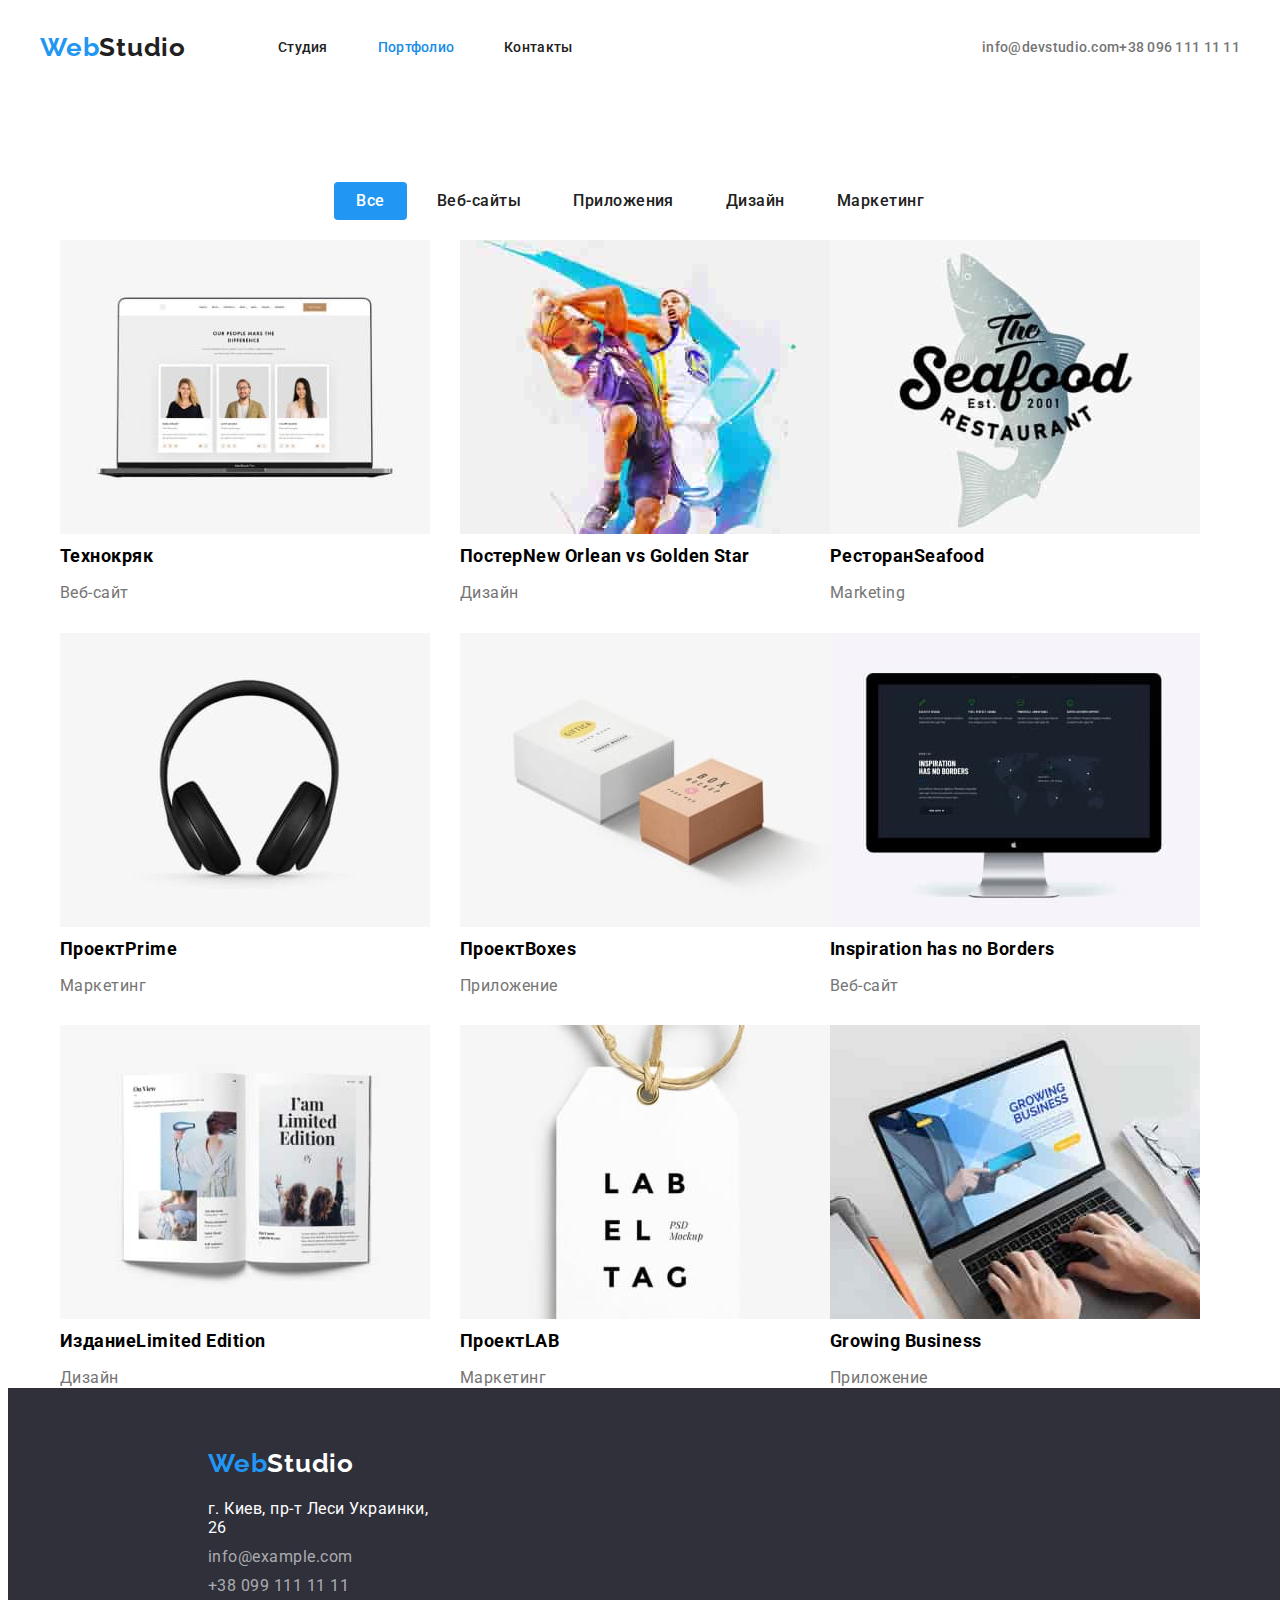
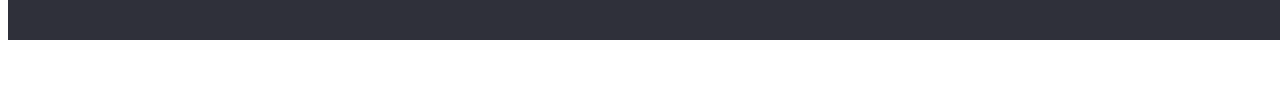
==== commit e45a6d93: "add style" ====
--- a/portfolio.html
+++ b/portfolio.html
@@ -4,7 +4,8 @@
     <meta charset="UTF-8">
     <meta http-equiv="X-UA-Compatible" content="IE=edge">
     <meta name="viewport" content="width=device-width, initial-scale=1.0">
-    <title>hw-1</title>
+    <title>portfolio</title>
+    <link rel="stylesheet" href="https://cdnjs.cloudflare.com/ajax/libs/modern-normalize/1.1.0/modern-normalize.min.css" integrity="sha512-wpPYUAdjBVSE4KJnH1VR1HeZfpl1ub8YT/NKx4PuQ5NmX2tKuGu6U/JRp5y+Y8XG2tV+wKQpNHVUX03MfMFn9Q==" crossorigin="anonymous" referrerpolicy="no-referrer" />
     <link rel="stylesheet" href="./css/style.css">
     <link rel="preconnect" href="https://fonts.googleapis.com">
     <link rel="preconnect" href="https://fonts.gstatic.com" crossorigin>
@@ -12,130 +13,140 @@
 </head>
 <!-- Next page -->
     <!-- Header -->
-    <header class="header-logo">
-        <nav class="header-navigation">
-            <a href="./index.html" class="link logo">
-                <span class="logo-web">Web</span><span class="logo-studio">Studio</span> 
-            </a>
-            <ul class="header-list list">
-                <li class="header-item">
-                    <a class="header-link link" href="./index.html">Студия</a></li>
-                <li class="header-item">
-                    <a class="header-light link" href="">Портфолио</a></li>
-                <li class="header-item">
-                    <a class="header-link link" href="">Контакты</a></li>
-            </ul>
-        </nav>
-            <ul class="contacts-list list">
-                <li><a href="info@devstudio.com" class="link contact">info@devstudio.com</a></li>
-                <li><a href="tel:+380961111111" class="link contact">+38 096 111 11 11</a></li>
-            </ul>
+    <header class="header">
+        <div class="container main-nav">
+            <nav class="header-navigation">
+                <a href="./index.html" class="link logo">
+                    <span class="logo-web">Web</span><span class="logo-studio">Studio</span> 
+                </a>
+                <ul class="header-list list">
+                    <li class="header-item">
+                        <a class="header-link link" href="./index.html">Студия</a></li>
+                    <li class="header-item">
+                        <a class="header-light link" href="">Портфолио</a></li>
+                    <li class="header-item">
+                        <a class="header-link link" href="">Контакты</a></li>
+                </ul>
+            </nav>
+                <ul class="contacts-list list">
+                    <li><a href="info@devstudio.com" class="link contact">info@devstudio.com</a></li>
+                    <li><a href="tel:+380961111111" class="link contact">+38 096 111 11 11</a></li>
+                </ul>
+        </div>
     </header>
     <main>
         <!-- Filter -->
-        <section>
-            <ul class="filter-button-list list">
-                <li class="filter-button-item">
-                    <button class="filter-button btn" type="button">Все</button>
-                </li>
-                <li class="filter-button-item">
-                    <button class="filter-button btn" type="button">Веб-сайты</button>
-                </li>
-                <li class="filter-button-item">
-                    <button class="filter-button btn" type="button">Приложения</button>
-                </li>
-                <li class="filter-button-item">
-                    <button class="filter-button btn" type="button">Дизайн</button>
-                </li>
-                <li class="filter-button-item">
-                    <button class="filter-button btn" type="button">Маркетинг</button>
-                </li>
-            </ul>
+        <section class="filter">
+            <div class="container filter-container">
+                <ul class="filter-button-list list">
+                    <li class="filter-button-item">
+                        <button class="filter-button-oll btn" type="button">Все</button>
+                    </li>
+                    <li class="filter-button-item">
+                        <button class="filter-button btn" type="button">Веб-сайты</button>
+                    </li>
+                    <li class="filter-button-item">
+                        <button class="filter-button btn" type="button">Приложения</button>
+                    </li>
+                    <li class="filter-button-item">
+                        <button class="filter-button btn" type="button">Дизайн</button>
+                    </li>
+                    <li class="filter-button-item">
+                        <button class="filter-button btn" type="button">Маркетинг</button>
+                    </li>
+                </ul>
+            </div>
         </section>
         <!-- Portfolio -->
         <section class="portfolio">
-            <ul class="portfolio-list list">
-                <li class="portfolio-item">
-                    <img src="./images/jobs/tehnokriak.jpg" alt="tehnokriak"
-                    width="370"
-                    height="294"/>
-                    <h3 class="portfolio-head">Технокряк</h3>
-                    <p class="team-porfolio">Веб-сайт</p>
-                </li>
-                <li class="portfolio-item">
-                    <img src="./images/jobs/new-orlean-vs-golden-star.jpg" alt="new-orlean"
-                    width="370"
-                    height="294"/>
-                    <h3 class="portfolio-head">Постер<span lang="en">New Orlean vs Golden Star</span></h3>
-                    <p class="team-porfolio">Дизайн</p>
-                </li>
-                <li class="portfolio-item">
-                    <img src="./images/jobs/seafood.jpg" alt="seafood"
-                    width="370"
-                    height="294"/>
-                    <h3 class="portfolio-head">Ресторан<span lang="en">Seafood</span></h3>
-                    <p class="team-porfolio" lang="en">Marketing</p>
-                </li>
-                <li class="portfolio-item">
-                    <img src="./images/jobs/prime.jpg" alt="prime"
-                    width="370"
-                    height="294"/>
-                    <h3 class="portfolio-head">Проект<span lang="en">Prime</span></h3>
-                    <p class="team-porfolio">Маркетинг</p>
-                </li>
-                <li class="portfolio-item">
-                    <img src="./images/jobs/boxes.jpg" alt="boxes"
-                    width="370"
-                    height="294"/>
-                    <h3 class="portfolio-head">Проект<span lang="en">Boxes</span></h3>
-                    <p class="team-porfolio">Приложение</p>
-                </li>
-                <li class="portfolio-item">
-                    <img src="./images/jobs/inspiration-has-no-borders.jpg" alt="inspiration"
-                    width="370"
-                    height="294"/>
-                    <h3 class="portfolio-head" lang="en">Inspiration has no Borders</h3>
-                    <p class="team-porfolio">Веб-сайт</p>
-                </li>
-                <li class="portfolio-item">
-                    <img src="./images/jobs/limited-edition.jpg" alt="limited-edition"
-                    width="370"
-                    height="294"/>
-                    <h3 class="portfolio-head">Издание<span lang="en">Limited Edition</span></h3>
-                    <p class="team-porfolio">Дизайн</p>
-                </li>
-                <li class="portfolio-item">
-                    <img src="./images/jobs/lab.jpg" alt="lab"
-                    width="370"
-                    height="294"/>
-                    <h3 class="portfolio-head">Проект<span lang="en">LAB</span></h3>
-                    <p class="team-porfolio">Маркетинг</p>
-                <li class="portfolio-item">
-                    <img src="./images/jobs/growing-business.jpg" alt="growing-business"
-                    width="370"
-                    height="294"/>
-                    <h3 class="portfolio-head" lang="en">Growing Business</h3>
-                    <p class="team-porfolio">Приложение</p>
-                </li>
-            </ul>
+            <div class="container portfolio-container">
+                <ul class="portfolio-card-set list">
+                    <li class="portfolio-item">
+                        <img src="./images/jobs/tehnokriak.jpg" alt="tehnokriak"
+                        width="370"
+                        height="294"/>
+                        <h3 class="portfolio-head">Технокряк</h3>
+                        <p class="team-porfolio">Веб-сайт</p>
+                    </li>
+                    <li class="portfolio-item">
+                        <img src="./images/jobs/new-orlean-vs-golden-star.jpg" alt="new-orlean"
+                        width="370"
+                        height="294"/>
+                        <h3 class="portfolio-head">Постер<span lang="en">New Orlean vs Golden Star</span></h3>
+                        <p class="team-porfolio">Дизайн</p>
+                    </li>
+                    <li class="portfolio-item">
+                        <img src="./images/jobs/seafood.jpg" alt="seafood"
+                        width="370"
+                        height="294"/>
+                        <h3 class="portfolio-head">Ресторан<span lang="en">Seafood</span></h3>
+                        <p class="team-porfolio" lang="en">Marketing</p>
+                    </li>
+                    <li class="portfolio-item">
+                        <img src="./images/jobs/prime.jpg" alt="prime"
+                        width="370"
+                        height="294"/>
+                        <h3 class="portfolio-head">Проект<span lang="en">Prime</span></h3>
+                        <p class="team-porfolio">Маркетинг</p>
+                    </li>
+                    <li class="portfolio-item">
+                        <img src="./images/jobs/boxes.jpg" alt="boxes"
+                        width="370"
+                        height="294"/>
+                        <h3 class="portfolio-head">Проект<span lang="en">Boxes</span></h3>
+                        <p class="team-porfolio">Приложение</p>
+                    </li>
+                    <li class="portfolio-item">
+                        <img src="./images/jobs/inspiration-has-no-borders.jpg" alt="inspiration"
+                        width="370"
+                        height="294"/>
+                        <h3 class="portfolio-head" lang="en">Inspiration has no Borders</h3>
+                        <p class="team-porfolio">Веб-сайт</p>
+                    </li>
+                    <li class="portfolio-item">
+                        <img src="./images/jobs/limited-edition.jpg" alt="limited-edition"
+                        width="370"
+                        height="294"/>
+                        <h3 class="portfolio-head">Издание<span lang="en">Limited Edition</span></h3>
+                        <p class="team-porfolio">Дизайн</p>
+                    </li>
+                    <li class="portfolio-item">
+                        <img src="./images/jobs/lab.jpg" alt="lab"
+                        width="370"
+                        height="294"/>
+                        <h3 class="portfolio-head">Проект<span lang="en">LAB</span></h3>
+                        <p class="team-porfolio">Маркетинг</p>
+                    <li class="portfolio-item">
+                        <img src="./images/jobs/growing-business.jpg" alt="growing-business"
+                        width="370"
+                        height="294"/>
+                        <h3 class="portfolio-head" lang="en">Growing Business</h3>
+                        <p class="team-porfolio">Приложение</p>
+                    </li>
+                </ul>
+            </div>
         </section>
     </main>
     <!-- Footer -->
     <footer class="footer">
-        <a href="logo" class="link logo">
-            <span class="logo-web">Web</span><span class="logo-studio-footer">Studio</span> 
-        </a>
-        <address>
-            г. Киев, пр-т Леси Украинки, 26
-        </address>
-            <ul class="contacts-list list">
-                <li>
-                    <a href="mailto:info@example.com" class="link footer">info@example.com</a>
-                </li>
-                <li>
-                    <a href="tel:+380991111111" class="link footer">+38 099 111 11 11</a>
-                </li>
-            </ul>
+        <div class="container footer-container">
+            <a href="logo" class="link logo">
+                <span class="logo-web">Web</span><span class="logo-studio-footer">Studio</span> 
+            </a>
+            <div class="footer-contact">
+                <address class="address">
+                    г. Киев, пр-т Леси Украинки, 26
+                </address>
+                <ul class="contacts-list-footer list">
+                    <li class="contacts-item">
+                        <a href="mailto:info@example.com" class="link link-footer">info@example.com</a>
+                    </li>
+                    <li class="contacts-item">
+                        <a href="tel:+380991111111" class="link link-footer">+38 099 111 11 11</a>
+                    </li>
+                </ul>
+            </div>
+        </div>
     </footer>
 </body>
 </html>
--- a/css/style.css
+++ b/css/style.css
@@ -14,6 +14,9 @@
     font-size: 26px;
     line-height: 1.2;
     letter-spacing: 0.03em;
+    padding-top: 24px;
+    padding-bottom: 25px;
+    margin-right: 93px;
 }
 .logo-web {
     color: var(--accent-color);
@@ -27,6 +30,21 @@
     font-family: 'Roboto', sans-serif;
     letter-spacing: 0.03em;
 }
+p, h2, h3{
+    margin-top: 0; 
+    margin-bottom: 0;
+}
+ul{
+    margin-top: 0;
+    margin-bottom: 0;
+    padding-left: 0;
+}
+.container{
+    width: 1200px;
+    padding-right: 15px;
+    padding-left: 15px;
+    margin: 0 auto;
+}
 
 .list {
     list-style: none;
@@ -38,17 +56,25 @@
 .link:focus{
     color: var(--accent-hover-color);
 }
-.header-button{
-    font-family: 'Roboto', sans-serif;
-    font-weight: 700;
-    font-size: 16px;
-    line-height: 1.88;
-    Letter-spacing: 0.03em;
-}
-.btn:hover,
-.btn:focus{
-    background-color: var(--accent-hover-color);
-    color: var(--main-title-color);
+
+/* Header */
+.main-nav{
+    display: flex;
+}
+.header-navigation{
+    display: flex;
+    align-items: center;
+}
+.header-list{
+    display: flex;
+}
+.header-item:not(:last-child){
+    margin-right: 50px;
+}
+.contacts-list{
+    display: flex;
+    align-items: center;
+    margin-left: auto;
 }
 h2{
     color: var(--secondary-title-color);
@@ -59,69 +85,177 @@
     Letter-spacing: 0.03em;
 }
 .header-link{
+    display: block;
     color: var(--secondary-title-color);
     font-weight: 500;
     font-size: 14px;
     line-height: 1.14;
     Letter-spacing: 0.02em;
+    padding-top: 32px;
+    padding-bottom: 32px;
 }
 .header-light{
+    display: block;
     color: var(--accent-hover-color);
     font-weight: 500;
     font-size: 14px;
     line-height: 1.14;
     Letter-spacing: 0.02em;
+    padding-top: 32px;
+    padding-bottom: 32px;
 }
 .contact{
+    display: block;
     color: var(--main-text-color);
     font-weight: 500;
     font-size: 14px;
     line-height: 1.14;
     Letter-spacing: 0.02em;
+    padding-top: 32px;
+    padding-bottom: 32px;   
+}
+.contact-item:not(:last-child){
+    display: block;
+    margin-right: 50px;
+}
+.contacts-list{
+    display: flex;
 }
 /* hero */
 .hero{
     background-color: #2F303A;
+    width: 1600px;
+    height: 600px;
+    margin: 0 auto;
+    padding-top: 200px;
+}
+
+.about-hero{
+    width: 696px;
+    margin-top: 0;
+    margin-left: auto;
+    margin-right: auto;
     text-align: center;
-    }
-.about-hero{
     color: var(--main-title-color);
     font-weight: 900;
     font-size: 44px;
     line-height: 1.36;
     letter-spacing: 0.06em;
     text-transform: uppercase;
-}
-
+    margin-bottom: 30px;
+    
+}
+.hero-button{
+    display: block;
+    width: 200px;
+    height: 50px;
+    box-sizing: border-box;
+    font-family:inherit;
+    font-weight: 700;
+    font-size: 16px;
+    letter-spacing: 0.06em;
+    border: none;
+    border-radius: 4px;
+    margin: 0 auto 0 auto;
+    padding: 0;
+    background-color: var(--accent-color);
+}
+.btn:hover,
+.btn:focus{
+    background-color: var(--accent-hover-color);
+    color: rgba(255, 255, 255, 1);
+}
 
 /* About list */
-h3{
-    color: var(--secondary-title-color);
-    font-weight: 700;
-    letter-spacing: 0.03em; 
-    
+.about-list{
+    display: flex;
+    margin-top: 94px;
+}
+.about-item{
+width: 270px;
+}
+.about-item:not(:last-child){
+    margin-right: 30px;
 }
 .about-head{
     text-transform: uppercase;
     font-size: 14px;
     line-height: 1.1;
+    color: var(--secondary-title-color);
+    font-weight: 700;
+    letter-spacing: 0.03em;
+    margin-bottom: 10px; 
 }
 .about-text{
     color: var(--main-text-color);
+    font-size: 14px;
+    line-height: 1.7;
+    Letter-spacing: 0.03em;
+}
+
+/* Work */
+.work-head{
+    margin-top: 94px;
+    margin-bottom: 50px;
+}
+.work-list{
+    display: flex;
+}
+.work-item:not(:last-child){
+    margin-right: 30px;
+}
+.work-item{
+    margin-bottom: 94px;
+}
+
+/* Team */
+
+.team-list{
+    display: flex;
+    margin-bottom: 94px;
+}
+.team-item:not(:last-child){
+    margin-right: 30px;
+}
+.team-head{
+    margin-top: 30px;
+}
+.team-porfolio{
+    margin-top: 10px;
+    color: var(--main-text-color);
     font-size: 16px;
     line-height: 1.17;
     Letter-spacing: 0.03em;
 }
-.team-porfolio{
-    color: var(--main-text-color);
-    font-size: 16px;
-    line-height: 1.17;
-    Letter-spacing: 0.03em;
-}
+
 /* Footer */
 .footer{
     background-color: #2F303A;
-    color: var(--main-title-color);
+    height: 252px;
+    width: 1600px;
+    margin: 0 auto;
+    text-align: left;
+}
+.footer-container{
+    height: 252px;
+    padding-top: 60px;
+}
+.logo{
+    width: 145px;
+    height: 31px;
+    padding: 0;
+}
+.footer-contact{
+    width: 240px;
+    height: 81px;
+    margin-top: 20px;
+    margin-bottom: 60px;
+}
+.link-footer{
+    color: rgba(255, 255, 255, 0.6);
+}
+.contacts-item{
+    margin-top: 10px;
 }
 .logo-studio-footer{
     color: var(--main-title-color);
@@ -131,7 +265,56 @@
     line-height: 1.2;
     letter-spacing: 0.03em;
 }
+.address{
+    color: var(--main-title-color);
+    font-style: normal;
+}
+.contacts-list-footer{
+    display: block;
+    text-align: left;
+}
+
+/* Next page  */
+
+/* Filter portfolio */
+
+.filter-button-list{
+    display: flex;
+    margin-top: 94px;
+    justify-content: center;
+}
 .filter-button{
+    height: 38px;
+    padding: 6px 22px;
+    box-sizing: border-box;
+    font-family:inherit;
+    font-weight: 500;
+    font-size: 16px;
+    line-height: 1.6;
+    letter-spacing: 0.03em;
+    border: none;
+    border-radius: 4px;
+    background-color: transparent;
+}
+.filter-button-item:not(:last-child){
+    margin-right: 8px;
+}
+.filter-button-oll{
+    width: 73px;
+    height: 38px;
+    box-sizing: border-box;
+    font-family:inherit;
+    font-weight: 500;
+    font-size: 16px;
+    line-height: 1.6;
+    letter-spacing: 0.03em;
+    border: none;
+    border-radius: 4px;
+    background-color: var(--accent-color);
+    color: rgba(255, 255, 255, 1);
+}
+.filter-button{
+    color: rgba(33, 33, 33, 1);
     font-family: inherit;
     font-weight: 500;
     font-size: 16px;
@@ -139,6 +322,25 @@
     Letter-spacing: 0.03em;
 }
 
+/* Portfolio */
+
+.portfolio-card-set{
+    display: flex;
+    flex-wrap: wrap;
+    margin-left: -10px;
+    margin-top: -10px;
+    padding: 0;
+    list-style: none;
+    border: none;
+}
+.portfolio-item {
+    margin-left: 30px;
+    margin-top: 30px;
+    border-radius: 4px;
+}
+.portfolio-item:nth-child(3n){
+    margin-left: 0;
+}
 .portfolio-head{
     font-size: 18px;
     line-height: 2;  
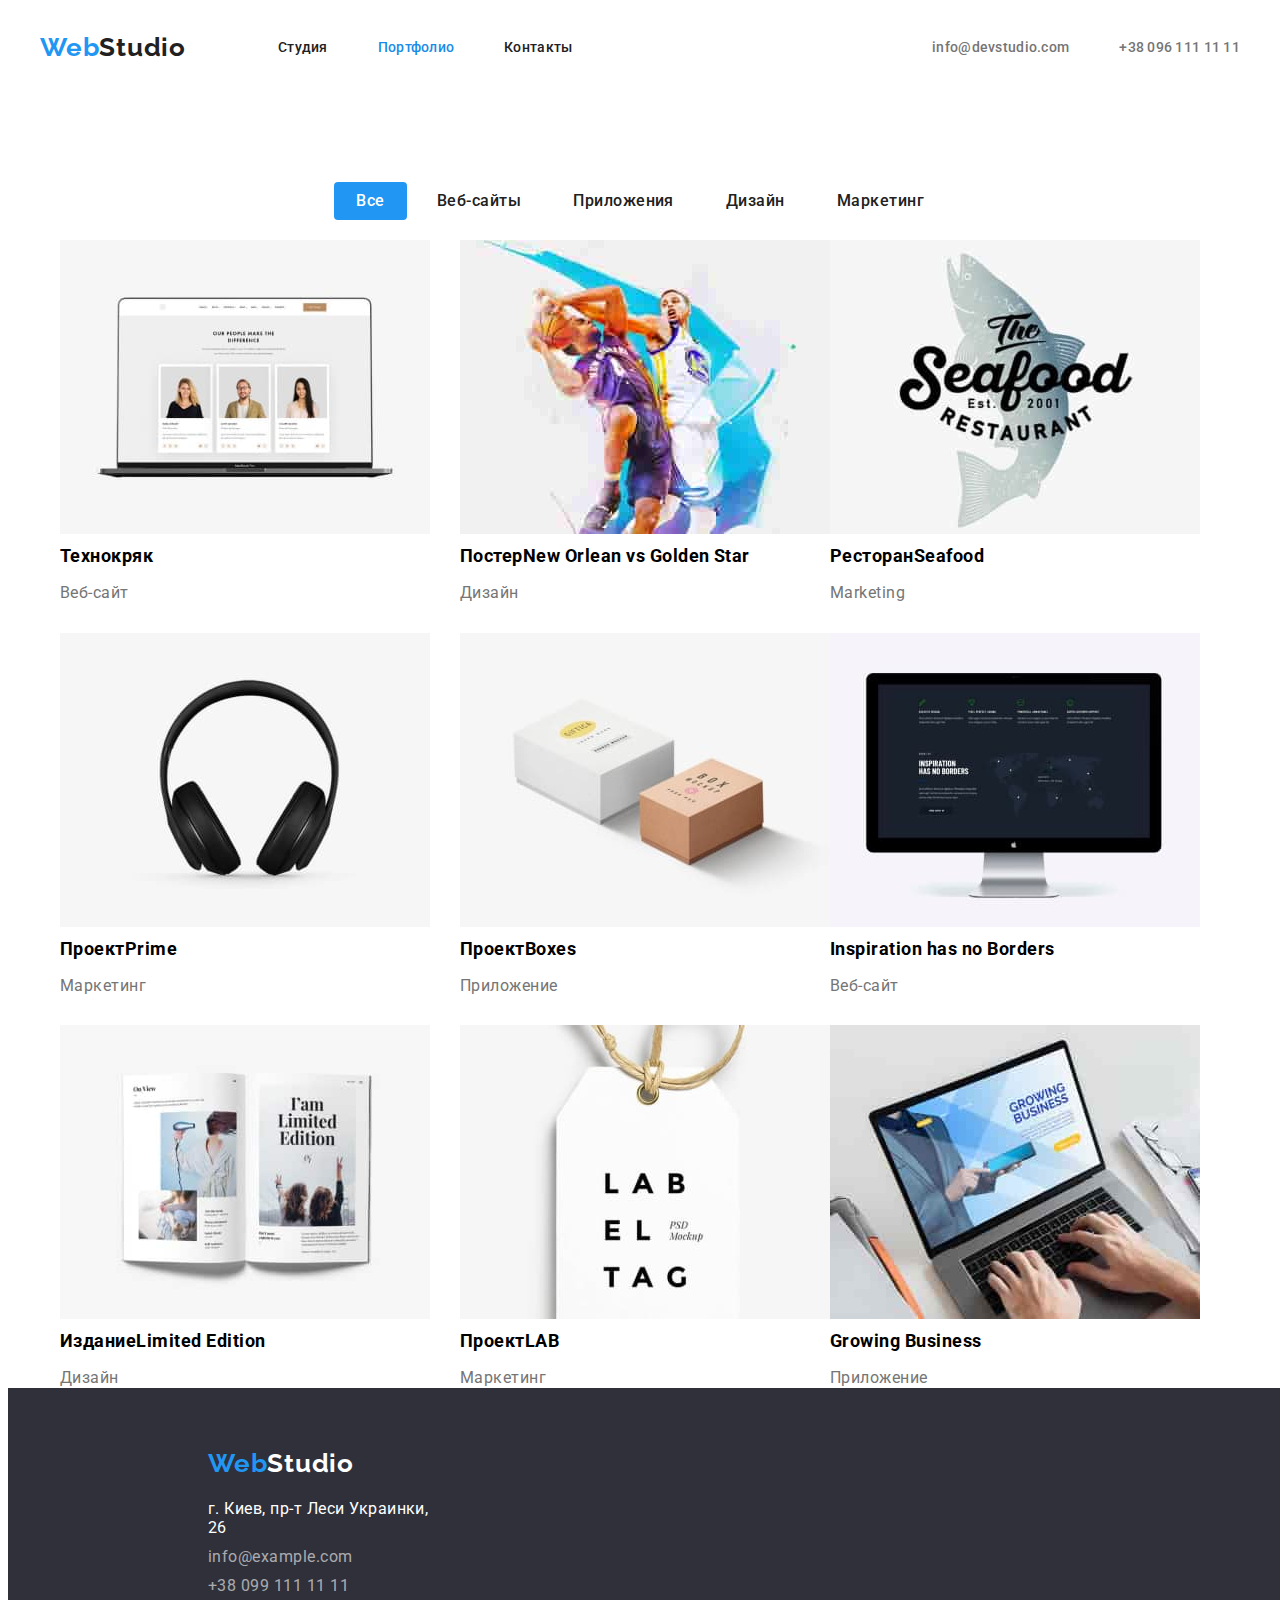
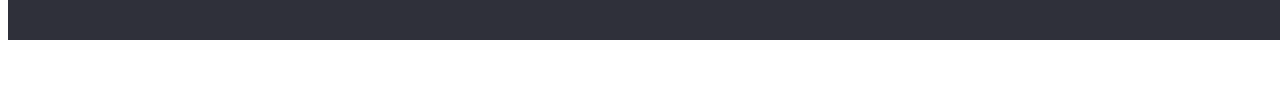
==== commit 1288d8ff: "add class" ====
--- a/portfolio.html
+++ b/portfolio.html
@@ -29,7 +29,7 @@
                 </ul>
             </nav>
                 <ul class="contacts-list list">
-                    <li><a href="info@devstudio.com" class="link contact">info@devstudio.com</a></li>
+                    <li class="contact-item"><a href="info@devstudio.com" class="link contact">info@devstudio.com</a></li>
                     <li><a href="tel:+380961111111" class="link contact">+38 096 111 11 11</a></li>
                 </ul>
         </div>
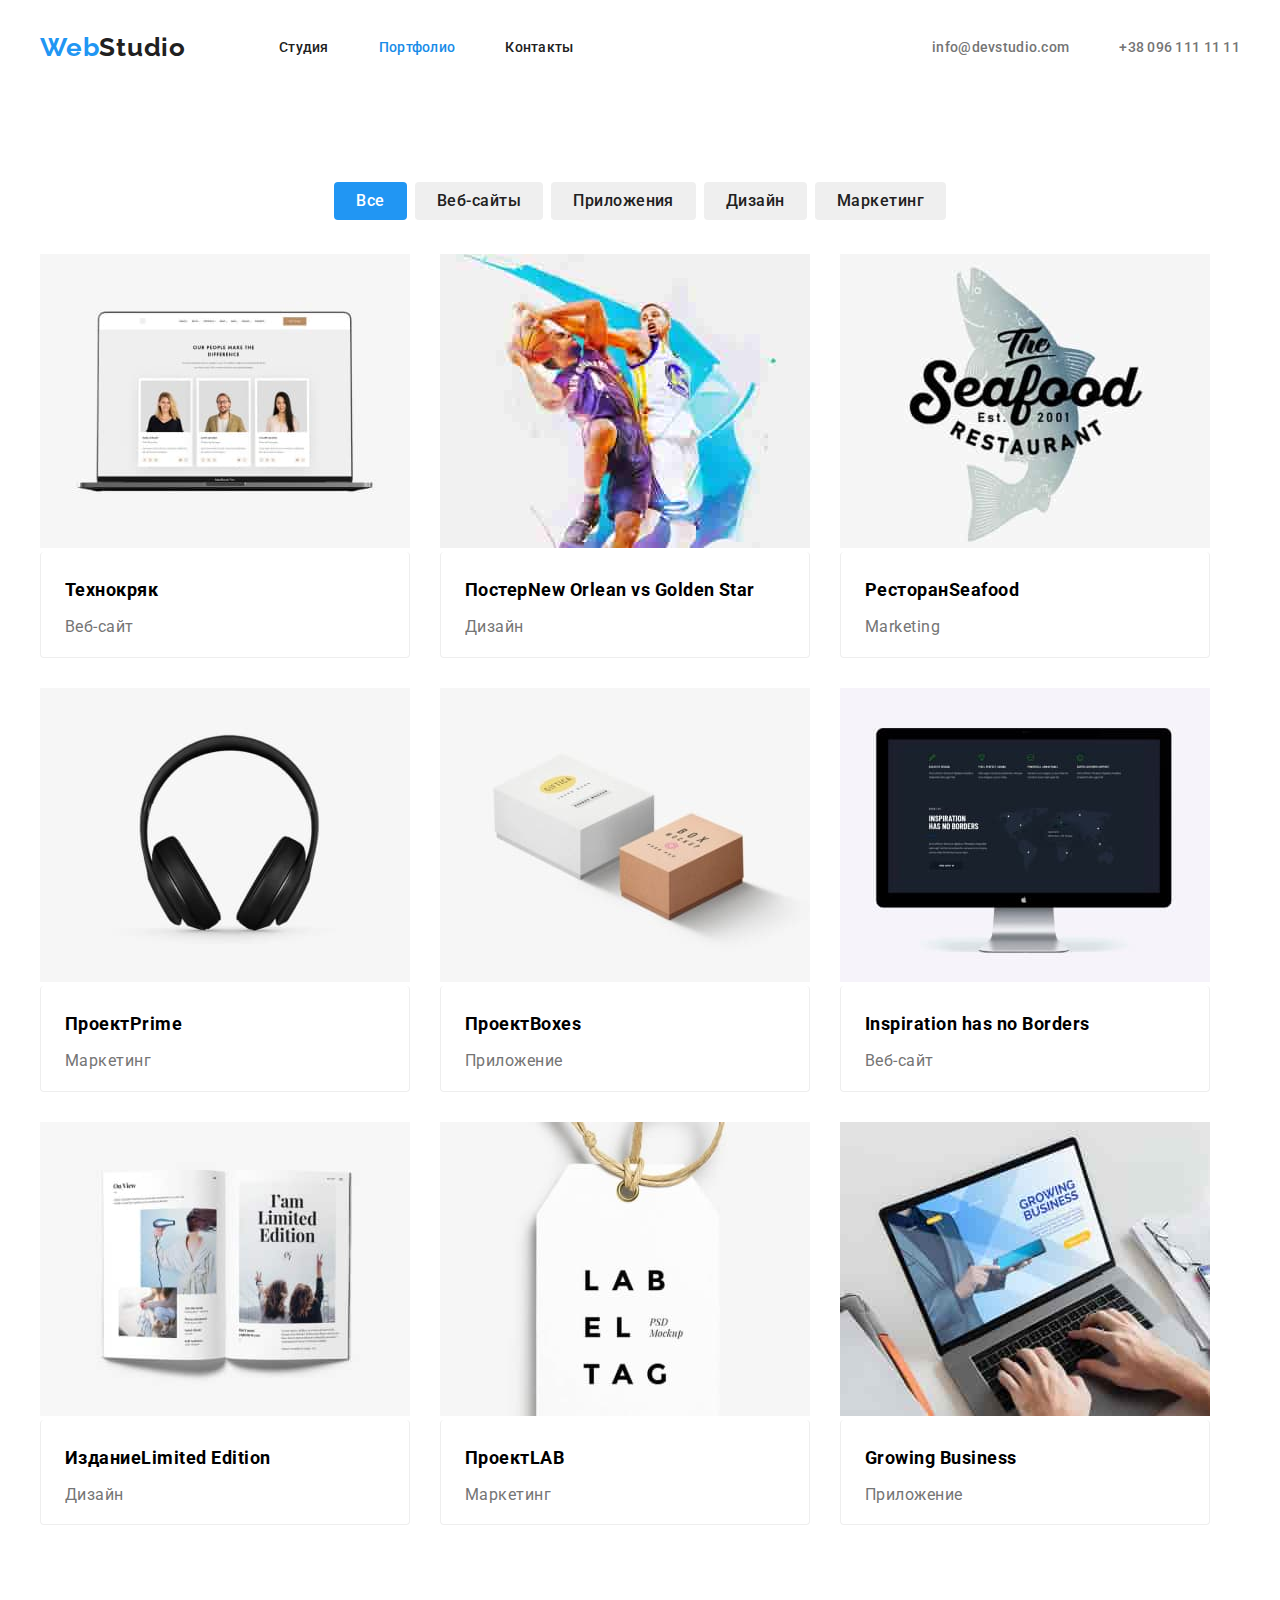
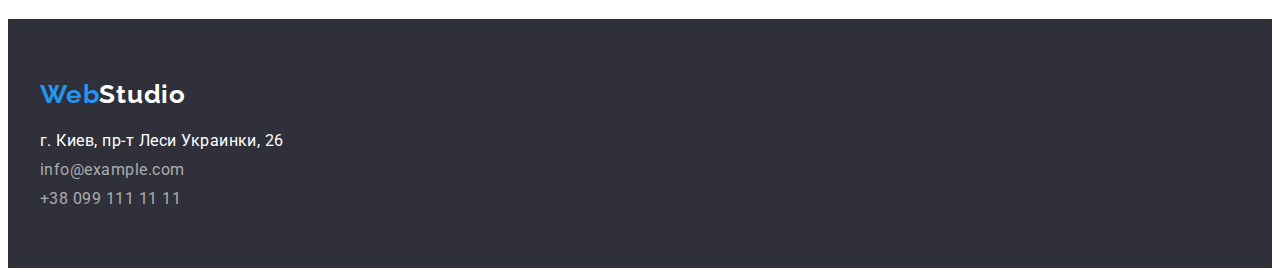
==== commit 246b7689: "hw-3" ====
--- a/portfolio.html
+++ b/portfolio.html
@@ -65,63 +65,81 @@
                         <img src="./images/jobs/tehnokriak.jpg" alt="tehnokriak"
                         width="370"
                         height="294"/>
-                        <h3 class="portfolio-head">Технокряк</h3>
-                        <p class="team-porfolio">Веб-сайт</p>
+                        <div class="portfolio-text">
+                            <h3 class="portfolio-head">Технокряк</h3>
+                            <p class="team-porfolio">Веб-сайт</p>
+                        </div>
                     </li>
                     <li class="portfolio-item">
                         <img src="./images/jobs/new-orlean-vs-golden-star.jpg" alt="new-orlean"
                         width="370"
                         height="294"/>
-                        <h3 class="portfolio-head">Постер<span lang="en">New Orlean vs Golden Star</span></h3>
-                        <p class="team-porfolio">Дизайн</p>
+                        <div class="portfolio-text">
+                            <h3 class="portfolio-head">Постер<span lang="en">New Orlean vs Golden Star</span></h3>
+                            <p class="team-porfolio">Дизайн</p>
+                        </div>
                     </li>
                     <li class="portfolio-item">
                         <img src="./images/jobs/seafood.jpg" alt="seafood"
                         width="370"
                         height="294"/>
-                        <h3 class="portfolio-head">Ресторан<span lang="en">Seafood</span></h3>
-                        <p class="team-porfolio" lang="en">Marketing</p>
+                        <div class="portfolio-text">
+                            <h3 class="portfolio-head">Ресторан<span lang="en">Seafood</span></h3>
+                            <p class="team-porfolio" lang="en">Marketing</p>
+                        </div>
                     </li>
                     <li class="portfolio-item">
                         <img src="./images/jobs/prime.jpg" alt="prime"
                         width="370"
                         height="294"/>
-                        <h3 class="portfolio-head">Проект<span lang="en">Prime</span></h3>
-                        <p class="team-porfolio">Маркетинг</p>
+                        <div class="portfolio-text">
+                            <h3 class="portfolio-head">Проект<span lang="en">Prime</span></h3>
+                            <p class="team-porfolio">Маркетинг</p>
+                        </div>
                     </li>
                     <li class="portfolio-item">
                         <img src="./images/jobs/boxes.jpg" alt="boxes"
                         width="370"
                         height="294"/>
-                        <h3 class="portfolio-head">Проект<span lang="en">Boxes</span></h3>
-                        <p class="team-porfolio">Приложение</p>
+                        <div class="portfolio-text">
+                            <h3 class="portfolio-head">Проект<span lang="en">Boxes</span></h3>
+                            <p class="team-porfolio">Приложение</p>
+                        </div>
                     </li>
                     <li class="portfolio-item">
                         <img src="./images/jobs/inspiration-has-no-borders.jpg" alt="inspiration"
                         width="370"
                         height="294"/>
-                        <h3 class="portfolio-head" lang="en">Inspiration has no Borders</h3>
-                        <p class="team-porfolio">Веб-сайт</p>
+                        <div class="portfolio-text">
+                            <h3 class="portfolio-head" lang="en">Inspiration has no Borders</h3>
+                            <p class="team-porfolio">Веб-сайт</p>
+                        </div>  
                     </li>
                     <li class="portfolio-item">
                         <img src="./images/jobs/limited-edition.jpg" alt="limited-edition"
                         width="370"
                         height="294"/>
-                        <h3 class="portfolio-head">Издание<span lang="en">Limited Edition</span></h3>
-                        <p class="team-porfolio">Дизайн</p>
+                        <div class="portfolio-text">
+                            <h3 class="portfolio-head">Издание<span lang="en">Limited Edition</span></h3>
+                            <p class="team-porfolio">Дизайн</p>
+                        </div>
                     </li>
                     <li class="portfolio-item">
                         <img src="./images/jobs/lab.jpg" alt="lab"
                         width="370"
                         height="294"/>
-                        <h3 class="portfolio-head">Проект<span lang="en">LAB</span></h3>
-                        <p class="team-porfolio">Маркетинг</p>
+                        <div class="portfolio-text">
+                            <h3 class="portfolio-head">Проект<span lang="en">LAB</span></h3>
+                            <p class="team-porfolio">Маркетинг</p>
+                        </div>
                     <li class="portfolio-item">
                         <img src="./images/jobs/growing-business.jpg" alt="growing-business"
                         width="370"
                         height="294"/>
-                        <h3 class="portfolio-head" lang="en">Growing Business</h3>
-                        <p class="team-porfolio">Приложение</p>
+                        <div class="portfolio-text">
+                            <h3 class="portfolio-head" lang="en">Growing Business</h3>
+                            <p class="team-porfolio">Приложение</p>
+                        </div>
                     </li>
                 </ul>
             </div>
--- a/css/style.css
+++ b/css/style.css
@@ -124,10 +124,10 @@
 /* hero */
 .hero{
     background-color: #2F303A;
-    width: 1600px;
-    height: 600px;
+    max-width: 1600px;
     margin: 0 auto;
     padding-top: 200px;
+    padding-bottom: 200px;
 }
 
 .about-hero{
@@ -159,18 +159,18 @@
     margin: 0 auto 0 auto;
     padding: 0;
     background-color: var(--accent-color);
-}
-.btn:hover,
-.btn:focus{
-    background-color: var(--accent-hover-color);
     color: rgba(255, 255, 255, 1);
 }
 
 /* About list */
+.about-section{
+    padding-top: 94px;
+}
 .about-list{
     display: flex;
-    margin-top: 94px;
-}
+
+}
+
 .about-item{
 width: 270px;
 }
@@ -194,8 +194,11 @@
 }
 
 /* Work */
+.work{
+    padding-top: 94px;
+    margin-bottom: 94px;
+}
 .work-head{
-    margin-top: 94px;
     margin-bottom: 50px;
 }
 .work-list{
@@ -204,21 +207,32 @@
 .work-item:not(:last-child){
     margin-right: 30px;
 }
-.work-item{
-    margin-bottom: 94px;
-}
 
 /* Team */
+.team{
+    max-width: 1600px;
+    margin: 0 auto;
+    background-color: rgba(245, 244, 250, 1);
+    padding-top: 94px;
+    padding-bottom: 94px;
+}
+.team-item{
+    background-color: #FFFFFF;
+}
 
 .team-list{
     display: flex;
-    margin-bottom: 94px;
 }
 .team-item:not(:last-child){
     margin-right: 30px;
 }
+.team-text{
+    padding-top: 30px;
+    padding-bottom: 30px;
+    text-align: center;
+}
 .team-head{
-    margin-top: 30px;
+    
 }
 .team-porfolio{
     margin-top: 10px;
@@ -231,31 +245,33 @@
 /* Footer */
 .footer{
     background-color: #2F303A;
-    height: 252px;
-    width: 1600px;
+    max-width: 1600px;
     margin: 0 auto;
-    text-align: left;
-}
+    padding-top: 60px;
+    padding-bottom: 60px;
+}
+
 .footer-container{
-    height: 252px;
-    padding-top: 60px;
-}
-.logo{
-    width: 145px;
-    height: 31px;
-    padding: 0;
-}
-.footer-contact{
-    width: 240px;
-    height: 81px;
-    margin-top: 20px;
-    margin-bottom: 60px;
+    display: block;
+}
+.logo-footer{
+    font-family: 'Raleway', sans-serif;
+    font-style: normal;
+    font-weight: 700;
+    font-size: 26px;
+    line-height: 1.2;
+    letter-spacing: 0.03em;
+    margin-bottom: ;
 }
 .link-footer{
     color: rgba(255, 255, 255, 0.6);
 }
+.contacts-item:not(:last-child){
+    /* margin-top: 10px; */
+    margin-bottom: 10px;
+}
 .contacts-item{
-    margin-top: 10px;
+    color: rgba(255, 255, 255, 0,6);
 }
 .logo-studio-footer{
     color: var(--main-title-color);
@@ -268,33 +284,41 @@
 .address{
     color: var(--main-title-color);
     font-style: normal;
+    margin-top: 20px;
 }
 .contacts-list-footer{
     display: block;
+    color: rgba(255, 255, 255, 0,6);
     text-align: left;
+    margin-top: 10px;
+
 }
 
 /* Next page  */
 
 /* Filter portfolio */
-
+.filter{
+    padding-top: 94px;
+    padding-bottom: 34px;
+    align-items: center;
+}
 .filter-button-list{
     display: flex;
-    margin-top: 94px;
     justify-content: center;
-}
-.filter-button{
+    /* align-items: center; */
+}
+.filter-button-item{
     height: 38px;
-    padding: 6px 22px;
-    box-sizing: border-box;
+    
+    /* box-sizing: border-box; */
     font-family:inherit;
     font-weight: 500;
     font-size: 16px;
     line-height: 1.6;
     letter-spacing: 0.03em;
-    border: none;
-    border-radius: 4px;
-    background-color: transparent;
+    /* border: none;
+    border-radius: 4px; */
+    background-color: F5F4FA;
 }
 .filter-button-item:not(:last-child){
     margin-right: 8px;
@@ -314,21 +338,33 @@
     color: rgba(255, 255, 255, 1);
 }
 .filter-button{
+    /* width: 73px; */
+    height: 38px;
+    /* box-sizing: border-box; */
+    padding-top: 6px;
+    padding-right: 22px;
+    padding-bottom: 6px;
+    padding-left: 22px;
     color: rgba(33, 33, 33, 1);
+    background-color: F5F4FA;
     font-family: inherit;
     font-weight: 500;
     font-size: 16px;
     line-height: 1.6;
     Letter-spacing: 0.03em;
+    border: none;
+    border-radius: 4px;
 }
 
 /* Portfolio */
-
+.portfolio{
+    margin-bottom: 94px;
+}
 .portfolio-card-set{
     display: flex;
     flex-wrap: wrap;
-    margin-left: -10px;
-    margin-top: -10px;
+    margin-left: -30px;
+    margin-top: -30px;
     padding: 0;
     list-style: none;
     border: none;
@@ -338,8 +374,14 @@
     margin-top: 30px;
     border-radius: 4px;
 }
-.portfolio-item:nth-child(3n){
-    margin-left: 0;
+.portfolio-text{
+    padding-top: 20px;
+    padding-bottom: 20px;
+    padding-left: 24px;
+    border-radius: 4px;
+    border-left: 1px solid  #EEEEEE;
+    border-right: 1px solid  #EEEEEE;
+    border-bottom: 1px solid  #EEEEEE;
 }
 .portfolio-head{
     font-size: 18px;
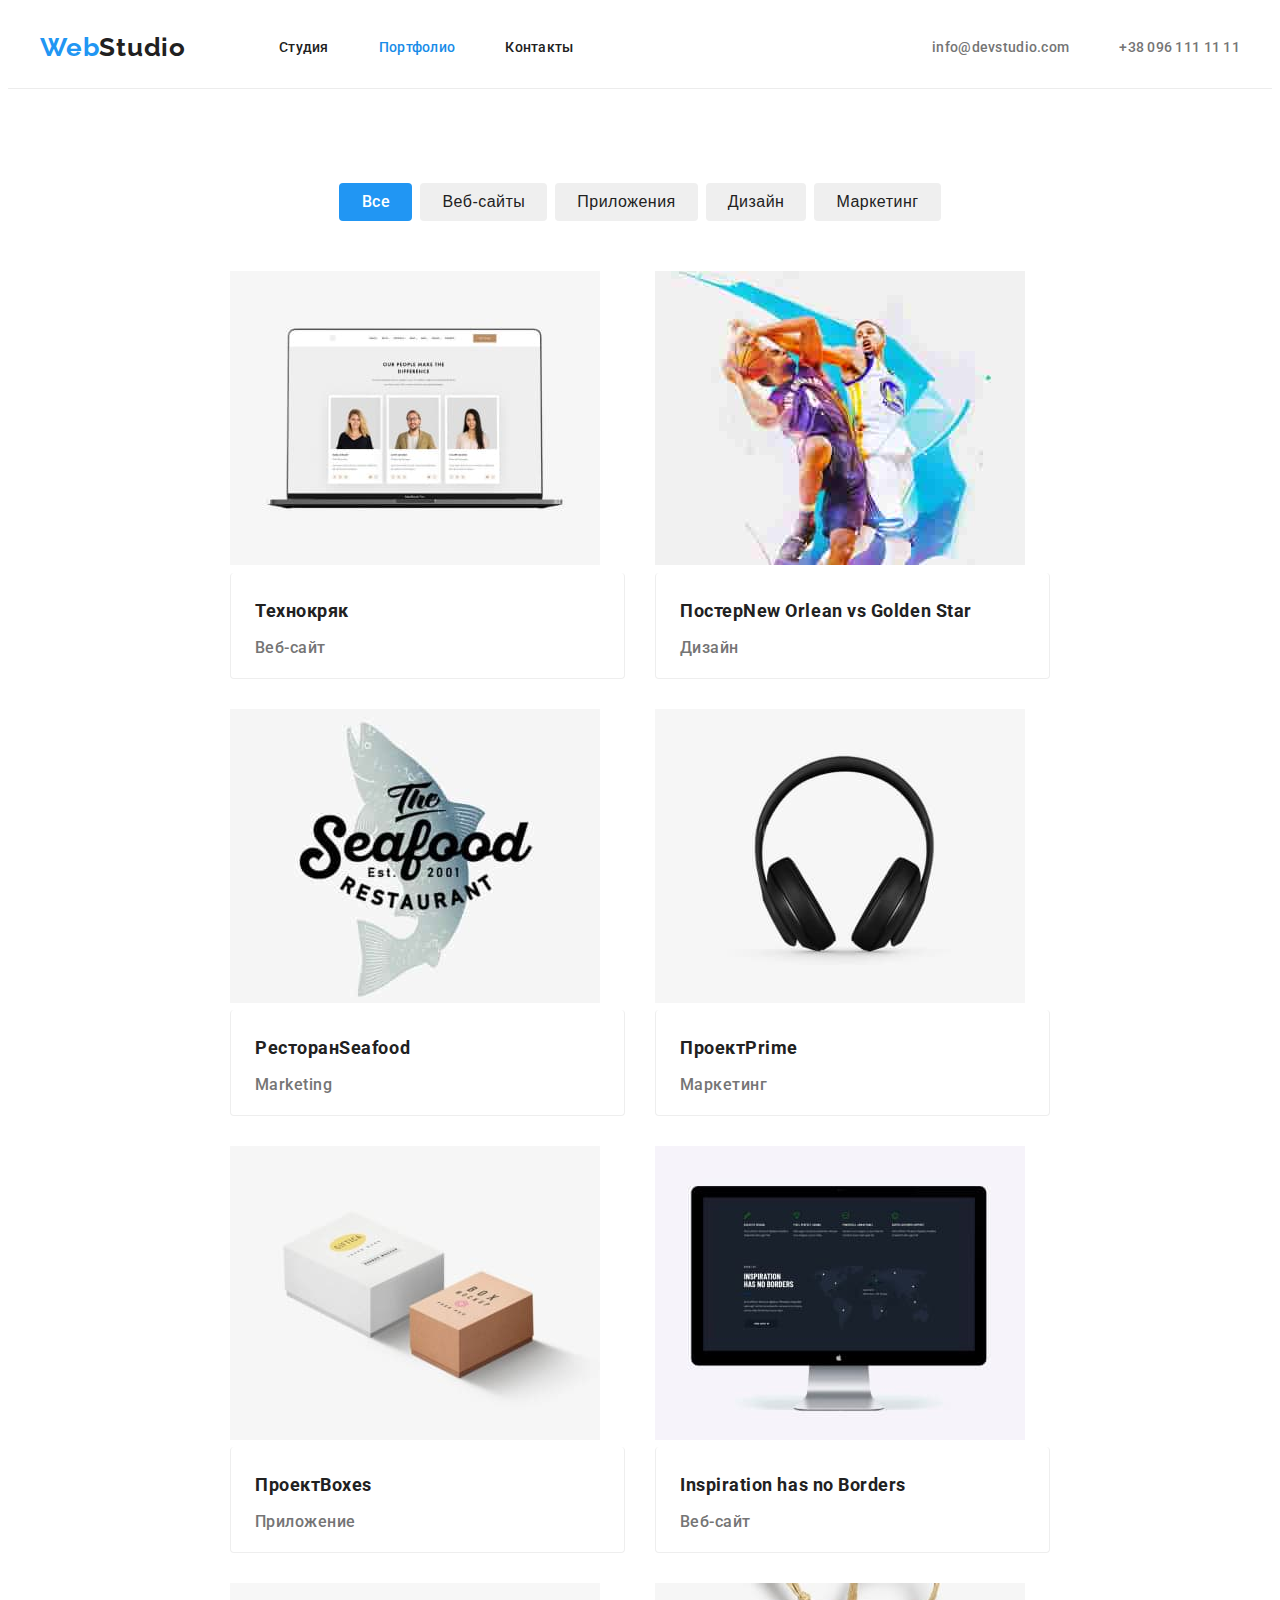
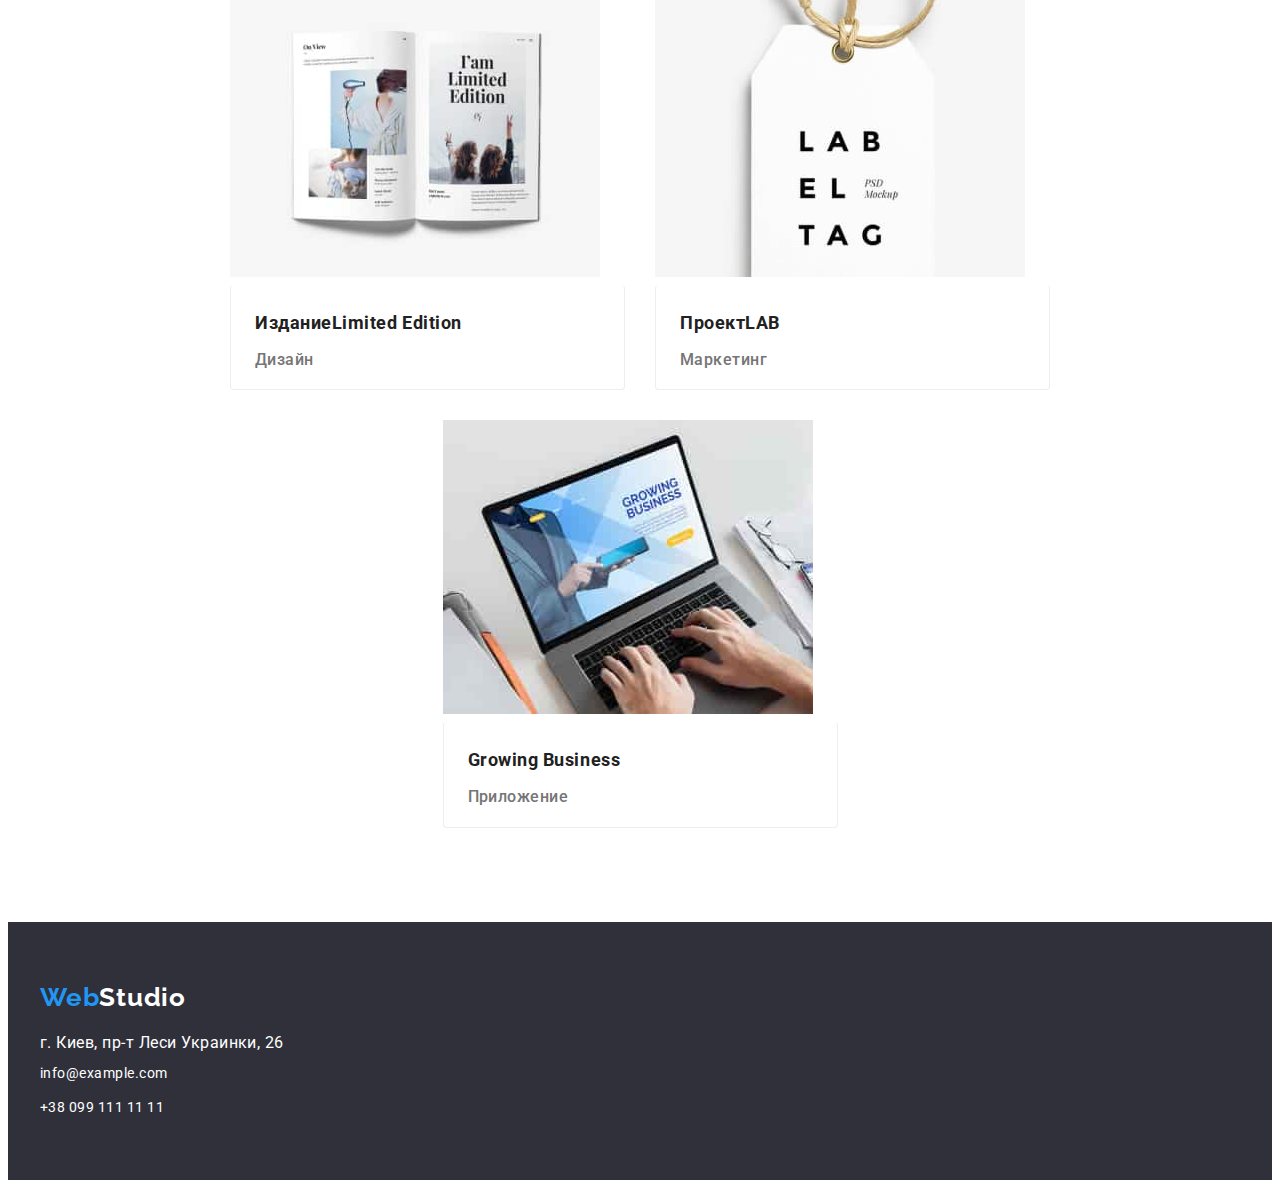
==== commit 2f48fd4d: "hw-3" ====
--- a/portfolio.html
+++ b/portfolio.html
@@ -5,11 +5,11 @@
     <meta http-equiv="X-UA-Compatible" content="IE=edge">
     <meta name="viewport" content="width=device-width, initial-scale=1.0">
     <title>portfolio</title>
-    <link rel="stylesheet" href="https://cdnjs.cloudflare.com/ajax/libs/modern-normalize/1.1.0/modern-normalize.min.css" integrity="sha512-wpPYUAdjBVSE4KJnH1VR1HeZfpl1ub8YT/NKx4PuQ5NmX2tKuGu6U/JRp5y+Y8XG2tV+wKQpNHVUX03MfMFn9Q==" crossorigin="anonymous" referrerpolicy="no-referrer" />
-    <link rel="stylesheet" href="./css/style.css">
     <link rel="preconnect" href="https://fonts.googleapis.com">
     <link rel="preconnect" href="https://fonts.gstatic.com" crossorigin>
-    <link href="https://fonts.googleapis.com/css2?family=Raleway:wght@700&family=Roboto:wght@400;500;700;900&display=swap" rel="stylesheet">    
+    <link href="https://fonts.googleapis.com/css2?family=Raleway:wght@700&family=Roboto:wght@400;500;700;900&display=swap" rel="stylesheet">
+    <link rel="stylesheet" href="https://cdnjs.cloudflare.com/ajax/libs/modern-normalize/1.1.0/modern-normalize.min.css" integrity="sha512-wpPYUAdjBVSE4KJnH1VR1HeZfpl1ub8YT/NKx4PuQ5NmX2tKuGu6U/JRp5y+Y8XG2tV+wKQpNHVUX03MfMFn9Q==" crossorigin="anonymous" referrerpolicy="no-referrer" />
+    <link rel="stylesheet" href="./css/style.css">    
 </head>
 <!-- Next page -->
     <!-- Header -->
@@ -35,38 +35,34 @@
         </div>
     </header>
     <main>
-        <!-- Filter -->
-        <section class="filter">
-            <div class="container filter-container">
-                <ul class="filter-button-list list">
-                    <li class="filter-button-item">
-                        <button class="filter-button-oll btn" type="button">Все</button>
+        <!-- Portfolio -->
+        <section class="section">
+            <h1 class="visualy-hidden">Портфолио</h1>
+            <div class="container portfolio-container">
+                <ul class="filter-list list">
+                    <li class="filter-item">
+                        <button class="filter-oll btn" type="button">Все</button>
                     </li>
-                    <li class="filter-button-item">
-                        <button class="filter-button btn" type="button">Веб-сайты</button>
+                    <li class="filter-item">
+                        <button class="filter btn" type="button">Веб-сайты</button>
                     </li>
-                    <li class="filter-button-item">
-                        <button class="filter-button btn" type="button">Приложения</button>
+                    <li class="filter-item">
+                        <button class="filter btn" type="button">Приложения</button>
                     </li>
-                    <li class="filter-button-item">
-                        <button class="filter-button btn" type="button">Дизайн</button>
+                    <li class="filter-item">
+                        <button class="filter btn" type="button">Дизайн</button>
                     </li>
-                    <li class="filter-button-item">
-                        <button class="filter-button btn" type="button">Маркетинг</button>
+                    <li class="filter-item">
+                        <button class="filter btn" type="button">Маркетинг</button>
                     </li>
                 </ul>
-            </div>
-        </section>
-        <!-- Portfolio -->
-        <section class="portfolio">
-            <div class="container portfolio-container">
-                <ul class="portfolio-card-set list">
+                <ul class="portfolio-list list">
                     <li class="portfolio-item">
                         <img src="./images/jobs/tehnokriak.jpg" alt="tehnokriak"
                         width="370"
                         height="294"/>
                         <div class="portfolio-text">
-                            <h3 class="portfolio-head">Технокряк</h3>
+                            <h2 class="portfolio-head">Технокряк</h2>
                             <p class="team-porfolio">Веб-сайт</p>
                         </div>
                     </li>
@@ -75,7 +71,7 @@
                         width="370"
                         height="294"/>
                         <div class="portfolio-text">
-                            <h3 class="portfolio-head">Постер<span lang="en">New Orlean vs Golden Star</span></h3>
+                            <h2 class="portfolio-head">Постер<span lang="en">New Orlean vs Golden Star</span></h2>
                             <p class="team-porfolio">Дизайн</p>
                         </div>
                     </li>
@@ -84,7 +80,7 @@
                         width="370"
                         height="294"/>
                         <div class="portfolio-text">
-                            <h3 class="portfolio-head">Ресторан<span lang="en">Seafood</span></h3>
+                            <h2 class="portfolio-head">Ресторан<span lang="en">Seafood</span></h2>
                             <p class="team-porfolio" lang="en">Marketing</p>
                         </div>
                     </li>
@@ -93,7 +89,7 @@
                         width="370"
                         height="294"/>
                         <div class="portfolio-text">
-                            <h3 class="portfolio-head">Проект<span lang="en">Prime</span></h3>
+                            <h2 class="portfolio-head">Проект<span lang="en">Prime</span></h2>
                             <p class="team-porfolio">Маркетинг</p>
                         </div>
                     </li>
@@ -102,7 +98,7 @@
                         width="370"
                         height="294"/>
                         <div class="portfolio-text">
-                            <h3 class="portfolio-head">Проект<span lang="en">Boxes</span></h3>
+                            <h2 class="portfolio-head">Проект<span lang="en">Boxes</span></h2>
                             <p class="team-porfolio">Приложение</p>
                         </div>
                     </li>
@@ -111,7 +107,7 @@
                         width="370"
                         height="294"/>
                         <div class="portfolio-text">
-                            <h3 class="portfolio-head" lang="en">Inspiration has no Borders</h3>
+                            <h2 class="portfolio-head" lang="en">Inspiration has no Borders</h2>
                             <p class="team-porfolio">Веб-сайт</p>
                         </div>  
                     </li>
@@ -120,7 +116,7 @@
                         width="370"
                         height="294"/>
                         <div class="portfolio-text">
-                            <h3 class="portfolio-head">Издание<span lang="en">Limited Edition</span></h3>
+                            <h2 class="portfolio-head">Издание<span lang="en">Limited Edition</span></h2>
                             <p class="team-porfolio">Дизайн</p>
                         </div>
                     </li>
@@ -129,7 +125,7 @@
                         width="370"
                         height="294"/>
                         <div class="portfolio-text">
-                            <h3 class="portfolio-head">Проект<span lang="en">LAB</span></h3>
+                            <h2 class="portfolio-head">Проект<span lang="en">LAB</span></h2>
                             <p class="team-porfolio">Маркетинг</p>
                         </div>
                     <li class="portfolio-item">
@@ -137,7 +133,7 @@
                         width="370"
                         height="294"/>
                         <div class="portfolio-text">
-                            <h3 class="portfolio-head" lang="en">Growing Business</h3>
+                            <h2 class="portfolio-head" lang="en">Growing Business</h2>
                             <p class="team-porfolio">Приложение</p>
                         </div>
                     </li>
@@ -148,22 +144,23 @@
     <!-- Footer -->
     <footer class="footer">
         <div class="container footer-container">
-            <a href="logo" class="link logo">
+            <a href="logo" class="link logo-footer">
                 <span class="logo-web">Web</span><span class="logo-studio-footer">Studio</span> 
             </a>
-            <div class="footer-contact">
-                <address class="address">
-                    г. Киев, пр-т Леси Украинки, 26
-                </address>
+            <address class="footer-address">
                 <ul class="contacts-list-footer list">
-                    <li class="contacts-item">
-                        <a href="mailto:info@example.com" class="link link-footer">info@example.com</a>
+                    <li class="footer-item"> <a  class="link footer-link" href="https://www.google.com.ua/maps/place/%D0%B1%D1%83%D0%BB%D1%8C%D0%B2%D0%B0%D1%80+%D0%9B%D0%B5%D1%81%D1%96+%D0%A3%D0%BA%D1%80%D0%B0%D1%97%D0%BD%D0%BA%D0%B8,+26,+%D0%9A%D0%B8%D1%97%D0%B2,+02000/@50.4265841,30.5361971,17z/data=!3m1!4b1!4m5!3m4!1s0x40d4cf0e033ecbe9:0x57a4dffefec77da0!8m2!3d50.4265807!4d30.5383858?hl=uk"
+                        target="_blank" rel="noopener noreferrer">
+                        г. Киев, пр-т Леси Украинки, 26</a>
+                    </li>   
+                    <li class="footer-item">
+                        <a href="mailto:info@example.com" class="link footer-contact">info@example.com</a>
                     </li>
-                    <li class="contacts-item">
-                        <a href="tel:+380991111111" class="link link-footer">+38 099 111 11 11</a>
+                    <li class="footer-item">
+                        <a href="tel:+380991111111" class="link footer-contact">+38 099 111 11 11</a>
                     </li>
                 </ul>
-            </div>
+            </address>
         </div>
     </footer>
 </body>
--- a/css/style.css
+++ b/css/style.css
@@ -1,9 +1,10 @@
 :root{
     --main-title-color:#FFFFFF;
     --secondary-title-color:#212121;
-    --main-text-color:#757575;
-    --accent-color:#2196F3;
+    --main-text-color: rgba(117, 117, 117, 1);
+    --accent-color: rgba(33, 150, 243, 1);    ;
     --accent-hover-color:#188CE8;
+    --footer-contacts-color: rgba(255, 255, 255, 0,6)
 }
 
 /* logo */
@@ -31,13 +32,11 @@
     letter-spacing: 0.03em;
 }
 p, h2, h3{
-    margin-top: 0; 
-    margin-bottom: 0;
+    margin: 0; 
 }
 ul{
-    margin-top: 0;
-    margin-bottom: 0;
-    padding-left: 0;
+    margin: 0;
+    padding: 0;
 }
 .container{
     width: 1200px;
@@ -57,7 +56,11 @@
     color: var(--accent-hover-color);
 }
 
-/* Header */
+/* -------HEDER------------- */
+
+.header{
+    border-bottom: 1px solid rgba(236, 236, 236, 1);
+}
 .main-nav{
     display: flex;
 }
@@ -83,6 +86,9 @@
     font-size: 36px;
     line-height: 1.16;
     Letter-spacing: 0.03em;
+}
+.header-item{
+    
 }
 .header-link{
     display: block;
@@ -130,17 +136,17 @@
     padding-bottom: 200px;
 }
 
-.about-hero{
+.hero-title{
     width: 696px;
     margin-top: 0;
     margin-left: auto;
     margin-right: auto;
     text-align: center;
-    color: var(--main-title-color);
     font-weight: 900;
     font-size: 44px;
     line-height: 1.36;
     letter-spacing: 0.06em;
+    color: var(--main-title-color);
     text-transform: uppercase;
     margin-bottom: 30px;
     
@@ -153,22 +159,43 @@
     font-family:inherit;
     font-weight: 700;
     font-size: 16px;
+    line-height: 1.88;
     letter-spacing: 0.06em;
     border: none;
     border-radius: 4px;
     margin: 0 auto 0 auto;
     padding: 0;
+    cursor: pointer;
     background-color: var(--accent-color);
-    color: rgba(255, 255, 255, 1);
-}
+    color: var(--main-title-color)
+}
+    .btn:hover,
+    .btn:focus{
+        background-color: var(--accent-hover-color);
+        color: var(--main-title-color);
+    }
+
 
 /* About list */
 .about-section{
     padding-top: 94px;
+    padding-bottom: 94px;
+
+}
+.visualy-hidden{
+    position: absolute;
+    white-space: nowrap;
+    width: 1px;
+    height: 1px;
+    overflow: hidden;
+    border: 0;
+    padding: 0;
+    clip: rect(0 0 0 0);
+    clip-path: inset(50%);
+    margin: -1px;  
 }
 .about-list{
     display: flex;
-
 }
 
 .about-item{
@@ -195,10 +222,9 @@
 
 /* Work */
 .work{
-    padding-top: 94px;
-    margin-bottom: 94px;
-}
-.work-head{
+    padding-bottom: 94px;
+}
+.work-title{
     margin-bottom: 50px;
 }
 .work-list{
@@ -227,13 +253,11 @@
     margin-right: 30px;
 }
 .team-text{
-    padding-top: 30px;
-    padding-bottom: 30px;
+    margin-top: 30px;
+    margin-bottom: 30px;
     text-align: center;
 }
-.team-head{
-    
-}
+
 .team-porfolio{
     margin-top: 10px;
     color: var(--main-text-color);
@@ -245,6 +269,7 @@
 /* Footer */
 .footer{
     background-color: #2F303A;
+    color: var(--main-title-color);
     max-width: 1600px;
     margin: 0 auto;
     padding-top: 60px;
@@ -261,13 +286,11 @@
     font-size: 26px;
     line-height: 1.2;
     letter-spacing: 0.03em;
-    margin-bottom: ;
 }
 .link-footer{
     color: rgba(255, 255, 255, 0.6);
 }
 .contacts-item:not(:last-child){
-    /* margin-top: 10px; */
     margin-bottom: 10px;
 }
 .contacts-item{
@@ -281,49 +304,55 @@
     line-height: 1.2;
     letter-spacing: 0.03em;
 }
-.address{
-    color: var(--main-title-color);
+.footer-address{
     font-style: normal;
     margin-top: 20px;
 }
+.footer-link{
+    color: var(--main-title-color);
+}
 .contacts-list-footer{
     display: block;
-    color: rgba(255, 255, 255, 0,6);
     text-align: left;
-    margin-top: 10px;
-
-}
+}
+.footer-contact{
+    font-size: 14px;
+    line-height: 1.71;
+    color: var(--footer-contacts-color);
+}
+.footer-item:not(:last-child){
+    margin-bottom: 10px;
+}
+
 
 /* Next page  */
 
-/* Filter portfolio */
-.filter{
+/* ---------Portfolio------------- */
+.section{
+    font-family:inherit;
+    font-weight: 500;
+    font-size: 16px;
+    line-height: 1.6;
+    letter-spacing: 0.03em;
     padding-top: 94px;
-    padding-bottom: 34px;
+    padding-bottom: 94px;
     align-items: center;
-}
-.filter-button-list{
+    cursor: pointer;
+}
+
+.filter-list{
     display: flex;
     justify-content: center;
-    /* align-items: center; */
-}
-.filter-button-item{
+    margin-bottom: 50px;
+}
+.filter-item{
     height: 38px;
     
-    /* box-sizing: border-box; */
-    font-family:inherit;
-    font-weight: 500;
-    font-size: 16px;
-    line-height: 1.6;
-    letter-spacing: 0.03em;
-    /* border: none;
-    border-radius: 4px; */
-    background-color: F5F4FA;
-}
-.filter-button-item:not(:last-child){
+}
+.filter-item:not(:last-child){
     margin-right: 8px;
 }
-.filter-button-oll{
+.filter-oll{
     width: 73px;
     height: 38px;
     box-sizing: border-box;
@@ -337,17 +366,14 @@
     background-color: var(--accent-color);
     color: rgba(255, 255, 255, 1);
 }
-.filter-button{
-    /* width: 73px; */
+.filter{
     height: 38px;
-    /* box-sizing: border-box; */
     padding-top: 6px;
     padding-right: 22px;
     padding-bottom: 6px;
     padding-left: 22px;
     color: rgba(33, 33, 33, 1);
-    background-color: F5F4FA;
-    font-family: inherit;
+    /* font-family: inherit; */
     font-weight: 500;
     font-size: 16px;
     line-height: 1.6;
@@ -356,25 +382,29 @@
     border-radius: 4px;
 }
 
-/* Portfolio */
-.portfolio{
-    margin-bottom: 94px;
-}
-.portfolio-card-set{
+.portfolio-list{
     display: flex;
     flex-wrap: wrap;
+    margin: 0;
+    justify-content: center;
+    padding: 0;
+    /* outline: 2px solid tomato; */
     margin-left: -30px;
     margin-top: -30px;
-    padding: 0;
-    list-style: none;
-    border: none;
-}
-.portfolio-item {
+    
+    /* list-style: none;
+    border: none; */
+}
+.portfolio-list >.portfolio-item{
+    /* outline: 2px solid teal; */
+    flex-basis: calc(100% / 3 - 30px);
     margin-left: 30px;
     margin-top: 30px;
-    border-radius: 4px;
-}
+
+}
+
 .portfolio-text{
+    width: 369px;
     padding-top: 20px;
     padding-bottom: 20px;
     padding-left: 24px;
@@ -385,5 +415,6 @@
 }
 .portfolio-head{
     font-size: 18px;
-    line-height: 2;  
+    line-height: 2;
+    text-align: left;  
 }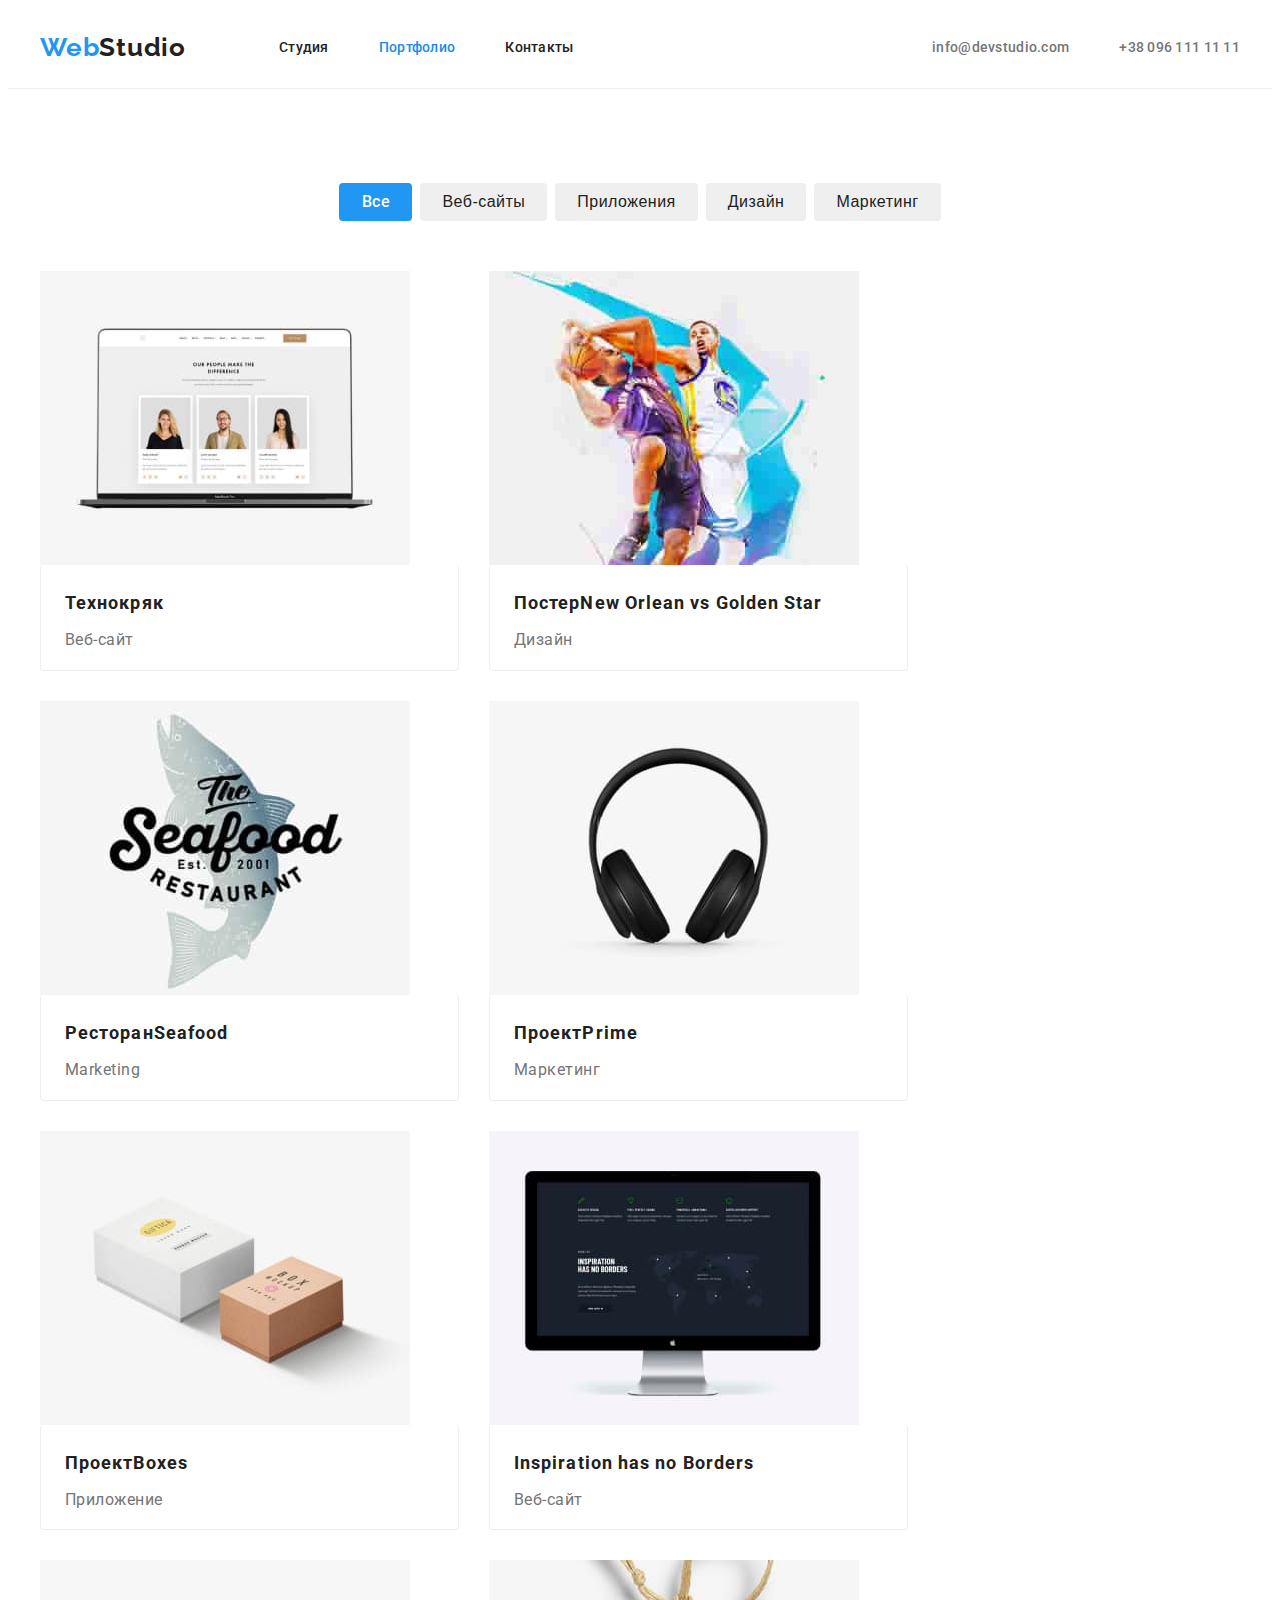
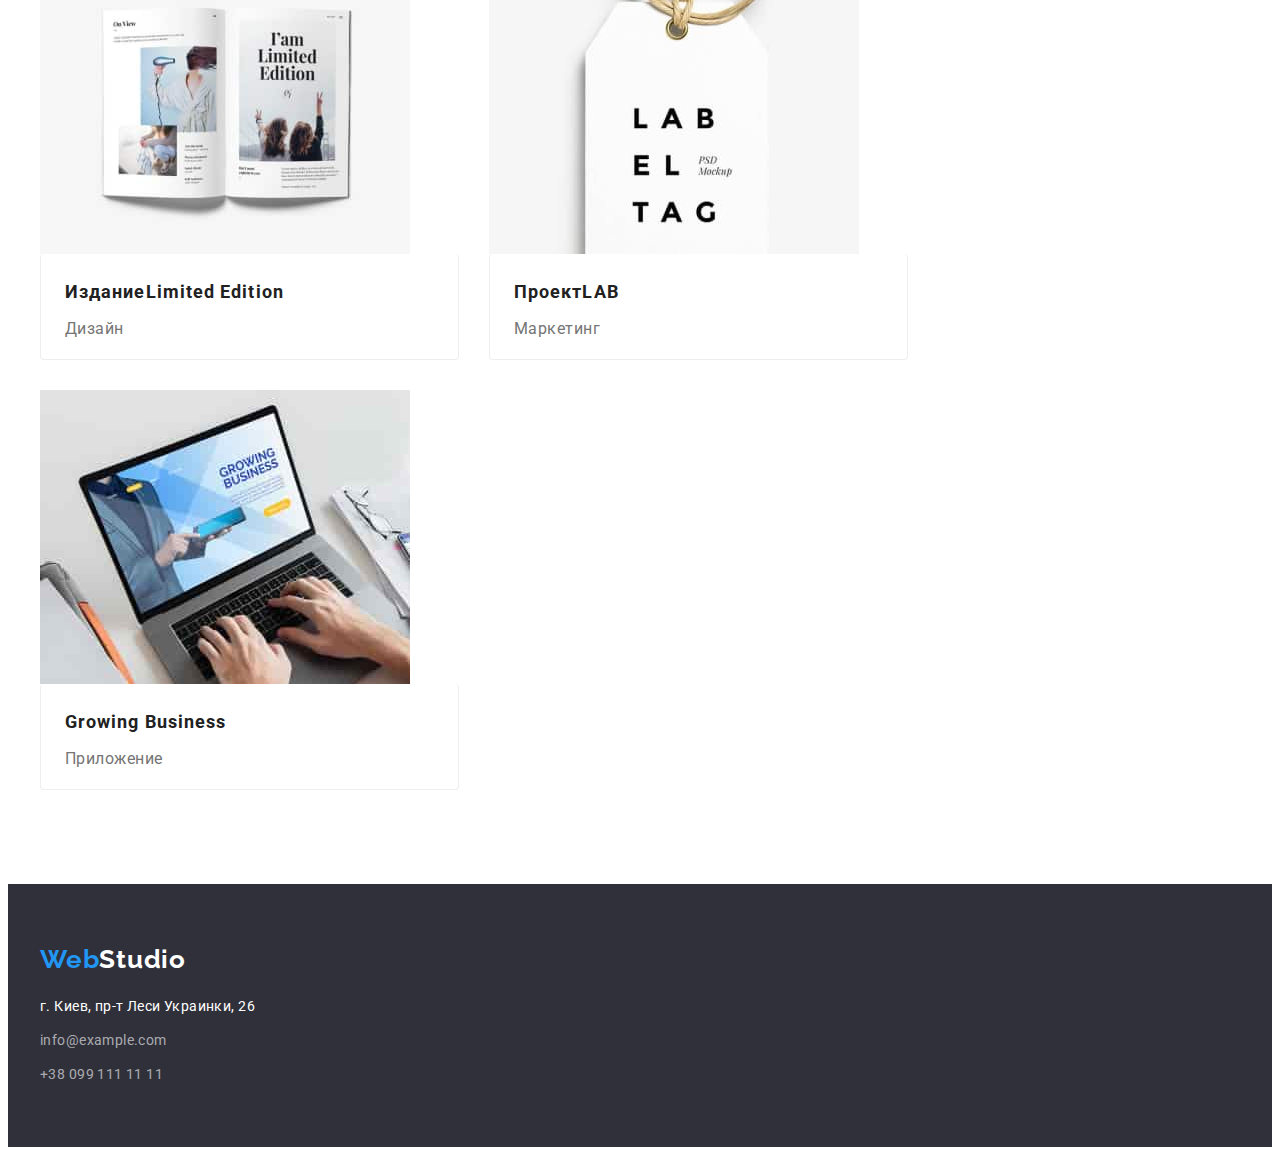
==== commit 9076edee: "hw-3" ====
--- a/portfolio.html
+++ b/portfolio.html
@@ -37,9 +37,9 @@
     <main>
         <!-- Portfolio -->
         <section class="section">
-            <h1 class="visualy-hidden">Портфолио</h1>
             <div class="container portfolio-container">
-                <ul class="filter-list list">
+                <h1 class="visualy-hidden">Портфолио</h1>
+                <ul class="filter-list">
                     <li class="filter-item">
                         <button class="filter-oll btn" type="button">Все</button>
                     </li>
@@ -56,7 +56,7 @@
                         <button class="filter btn" type="button">Маркетинг</button>
                     </li>
                 </ul>
-                <ul class="portfolio-list list">
+                <ul class="portfolio-list">
                     <li class="portfolio-item">
                         <img src="./images/jobs/tehnokriak.jpg" alt="tehnokriak"
                         width="370"
@@ -148,7 +148,7 @@
                 <span class="logo-web">Web</span><span class="logo-studio-footer">Studio</span> 
             </a>
             <address class="footer-address">
-                <ul class="contacts-list-footer list">
+                <ul class="contacts-list-footer">
                     <li class="footer-item"> <a  class="link footer-link" href="https://www.google.com.ua/maps/place/%D0%B1%D1%83%D0%BB%D1%8C%D0%B2%D0%B0%D1%80+%D0%9B%D0%B5%D1%81%D1%96+%D0%A3%D0%BA%D1%80%D0%B0%D1%97%D0%BD%D0%BA%D0%B8,+26,+%D0%9A%D0%B8%D1%97%D0%B2,+02000/@50.4265841,30.5361971,17z/data=!3m1!4b1!4m5!3m4!1s0x40d4cf0e033ecbe9:0x57a4dffefec77da0!8m2!3d50.4265807!4d30.5383858?hl=uk"
                         target="_blank" rel="noopener noreferrer">
                         г. Киев, пр-т Леси Украинки, 26</a>
--- a/css/style.css
+++ b/css/style.css
@@ -35,6 +35,7 @@
     margin: 0; 
 }
 ul{
+    list-style: none;
     margin: 0;
     padding: 0;
 }
@@ -45,9 +46,6 @@
     margin: 0 auto;
 }
 
-.list {
-    list-style: none;
-}
 .link {
     text-decoration: none;
 }
@@ -71,6 +69,14 @@
 .header-list{
     display: flex;
 }
+.header-item{
+    font-family: Roboto;
+    font-style: 500;
+    font-size: 14px;
+    line-height: 1.14;
+    letter-spacing: 0.02em;
+    color: var(--secondary-title-color);
+}
 .header-item:not(:last-child){
     margin-right: 50px;
 }
@@ -79,55 +85,42 @@
     align-items: center;
     margin-left: auto;
 }
-h2{
-    color: var(--secondary-title-color);
-    font-weight: 700;
-    text-align: center;
-    font-size: 36px;
-    line-height: 1.16;
-    Letter-spacing: 0.03em;
-}
-.header-item{
-    
-}
 .header-link{
     display: block;
-    color: var(--secondary-title-color);
     font-weight: 500;
     font-size: 14px;
     line-height: 1.14;
     Letter-spacing: 0.02em;
     padding-top: 32px;
     padding-bottom: 32px;
+    color: var(--secondary-title-color);
 }
 .header-light{
     display: block;
-    color: var(--accent-hover-color);
     font-weight: 500;
     font-size: 14px;
     line-height: 1.14;
     Letter-spacing: 0.02em;
     padding-top: 32px;
     padding-bottom: 32px;
+    color: var(--accent-hover-color);
 }
 .contact{
     display: block;
-    color: var(--main-text-color);
     font-weight: 500;
     font-size: 14px;
     line-height: 1.14;
     Letter-spacing: 0.02em;
     padding-top: 32px;
-    padding-bottom: 32px;   
+    padding-bottom: 32px;  
+    color: var(--main-text-color); 
 }
 .contact-item:not(:last-child){
     display: block;
     margin-right: 50px;
 }
-.contacts-list{
-    display: flex;
-}
-/* hero */
+
+/* -------HERO----------- */
 .hero{
     background-color: #2F303A;
     max-width: 1600px;
@@ -176,8 +169,9 @@
     }
 
 
-/* About list */
-.about-section{
+/* -----------ABOUT----------- */
+
+.section{
     padding-top: 94px;
     padding-bottom: 94px;
 
@@ -205,26 +199,34 @@
     margin-right: 30px;
 }
 .about-head{
+    font-weight: 700;
+    font-size: 14px;
+    line-height: 1.17;
+    letter-spacing: 0.03em;
     text-transform: uppercase;
-    font-size: 14px;
-    line-height: 1.1;
-    color: var(--secondary-title-color);
-    font-weight: 700;
-    letter-spacing: 0.03em;
+    color: var(--secondary-title-color);
     margin-bottom: 10px; 
 }
 .about-text{
-    color: var(--main-text-color);
+    font-weight: 400;
     font-size: 14px;
     line-height: 1.7;
     Letter-spacing: 0.03em;
-}
-
-/* Work */
+    color: var(--main-text-color);
+}
+
+/* --------WORK--------------- */
+
 .work{
-    padding-bottom: 94px;
+    padding-top: 0;
 }
 .work-title{
+    font-weight: 700;
+    text-align: center;
+    font-size: 36px;
+    line-height: 1.16;
+    letter-spacing: 0.03em;
+    color: var(--secondary-title-color);
     margin-bottom: 50px;
 }
 .work-list{
@@ -233,14 +235,16 @@
 .work-item:not(:last-child){
     margin-right: 30px;
 }
-
-/* Team */
+img{
+    display: block;
+    max-width: 100%;
+    height: auto;
+}
+
+/* ----------TEAM-------------- */
+
 .team{
-    max-width: 1600px;
-    margin: 0 auto;
     background-color: rgba(245, 244, 250, 1);
-    padding-top: 94px;
-    padding-bottom: 94px;
 }
 .team-item{
     background-color: #FFFFFF;
@@ -252,26 +256,31 @@
 .team-item:not(:last-child){
     margin-right: 30px;
 }
+.team-worker{
+    font-style: 500;
+    font-size: 16px;
+    line-height: 1.19;
+    letter-spacing: 0.03em;
+    color: var(--secondary-title-color);
+}
+
 .team-text{
-    margin-top: 30px;
-    margin-bottom: 30px;
+    padding-top: 30px;
+    padding-bottom: 30px;
     text-align: center;
 }
 
 .team-porfolio{
-    margin-top: 10px;
-    color: var(--main-text-color);
     font-size: 16px;
     line-height: 1.17;
     Letter-spacing: 0.03em;
+    color: var(--main-text-color);
+    margin-top: 10px;
 }
 
 /* Footer */
 .footer{
     background-color: #2F303A;
-    color: var(--main-title-color);
-    max-width: 1600px;
-    margin: 0 auto;
     padding-top: 60px;
     padding-bottom: 60px;
 }
@@ -287,15 +296,17 @@
     line-height: 1.2;
     letter-spacing: 0.03em;
 }
-.link-footer{
+.footer-link{
+    font-weight: 400;
+    font-size: 14px;
+    line-height: 1.71;
+    letter-spacing: 0.03em;
     color: rgba(255, 255, 255, 0.6);
 }
 .contacts-item:not(:last-child){
     margin-bottom: 10px;
 }
-.contacts-item{
-    color: rgba(255, 255, 255, 0,6);
-}
+
 .logo-studio-footer{
     color: var(--main-title-color);
     font-family: 'Raleway', sans-serif;
@@ -316,29 +327,21 @@
     text-align: left;
 }
 .footer-contact{
+    font-weight: 400;
     font-size: 14px;
     line-height: 1.71;
     color: var(--footer-contacts-color);
+    letter-spacing: 0.03em;
+    color: rgba(255, 255, 255, 0.6)
 }
 .footer-item:not(:last-child){
     margin-bottom: 10px;
 }
 
 
-/* Next page  */
+/* --------Next page-------------  */
 
 /* ---------Portfolio------------- */
-.section{
-    font-family:inherit;
-    font-weight: 500;
-    font-size: 16px;
-    line-height: 1.6;
-    letter-spacing: 0.03em;
-    padding-top: 94px;
-    padding-bottom: 94px;
-    align-items: center;
-    cursor: pointer;
-}
 
 .filter-list{
     display: flex;
@@ -353,7 +356,7 @@
     margin-right: 8px;
 }
 .filter-oll{
-    width: 73px;
+    min-width: 73px;
     height: 38px;
     box-sizing: border-box;
     font-family:inherit;
@@ -368,39 +371,31 @@
 }
 .filter{
     height: 38px;
-    padding-top: 6px;
-    padding-right: 22px;
-    padding-bottom: 6px;
-    padding-left: 22px;
-    color: rgba(33, 33, 33, 1);
-    /* font-family: inherit; */
     font-weight: 500;
     font-size: 16px;
     line-height: 1.6;
     Letter-spacing: 0.03em;
     border: none;
     border-radius: 4px;
+    padding-top: 6px;
+    padding-right: 22px;
+    padding-bottom: 6px;
+    padding-left: 22px;
+    color: rgba(33, 33, 33, 1);
 }
 
 .portfolio-list{
     display: flex;
     flex-wrap: wrap;
-    margin: 0;
-    justify-content: center;
-    padding: 0;
     /* outline: 2px solid tomato; */
     margin-left: -30px;
     margin-top: -30px;
-    
-    /* list-style: none;
-    border: none; */
 }
 .portfolio-list >.portfolio-item{
     /* outline: 2px solid teal; */
     flex-basis: calc(100% / 3 - 30px);
     margin-left: 30px;
     margin-top: 30px;
-
 }
 
 .portfolio-text{
@@ -408,13 +403,16 @@
     padding-top: 20px;
     padding-bottom: 20px;
     padding-left: 24px;
+    padding-right: 24px;
     border-radius: 4px;
     border-left: 1px solid  #EEEEEE;
     border-right: 1px solid  #EEEEEE;
     border-bottom: 1px solid  #EEEEEE;
 }
 .portfolio-head{
+    font-weight: 700;
     font-size: 18px;
     line-height: 2;
-    text-align: left;  
-}+    letter-spacing: 0.06em;
+    color: var(--secondary-title-color);
+}
